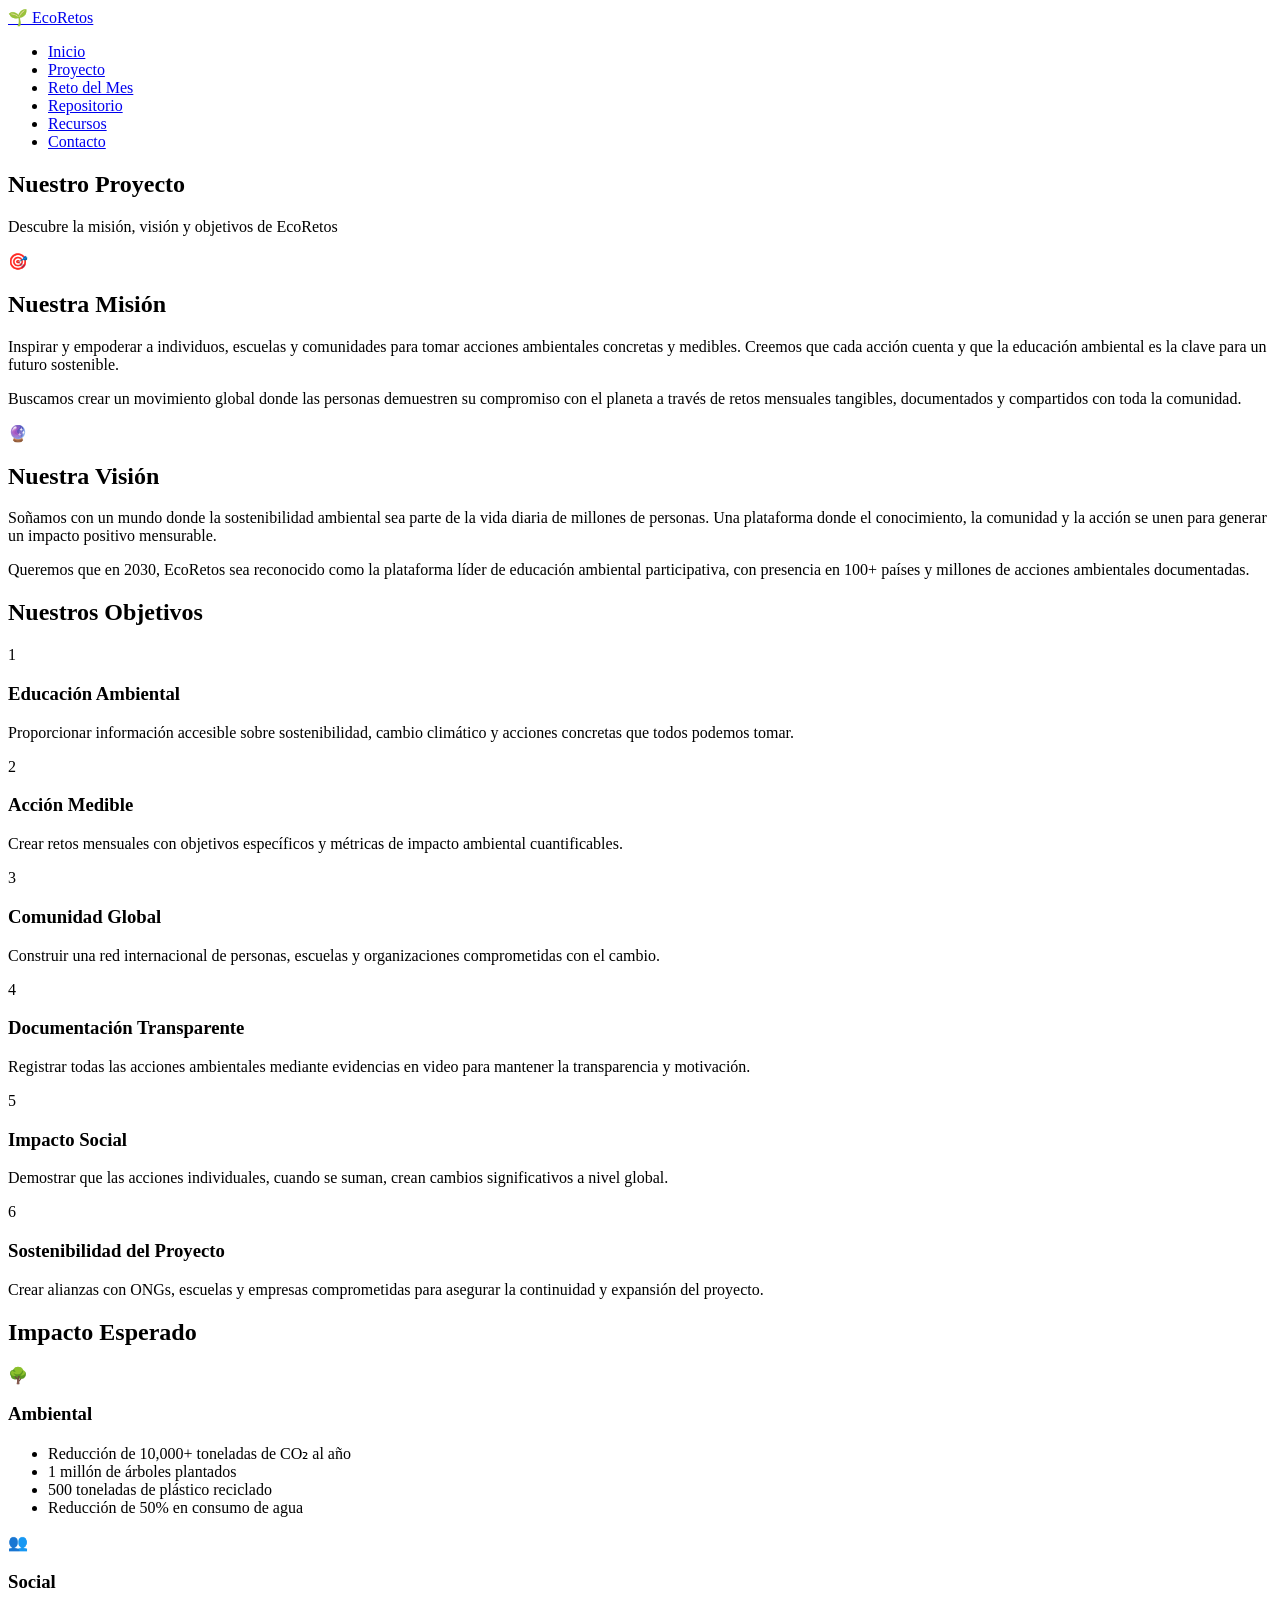
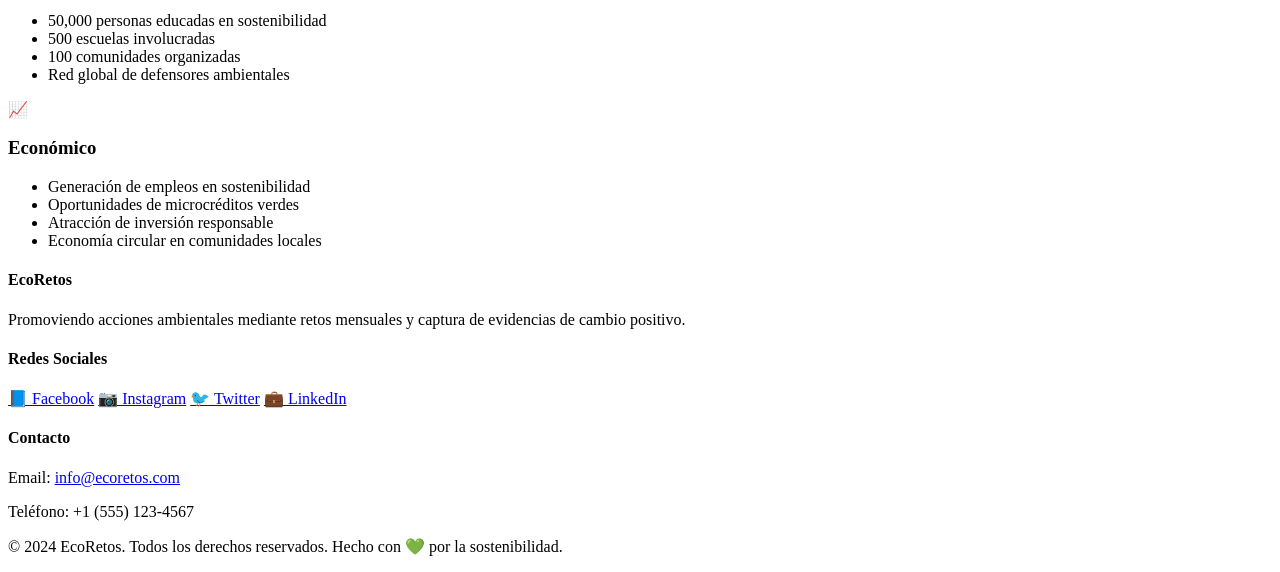
==== about.html @ e23ed473 "Inicialización completa del sitio EcoRetos: estructura, páginas HTML, CSS y JavaScript" ====
<!DOCTYPE html>
<html lang="es">
<head>
    <meta charset="UTF-8">
    <meta name="viewport" content="width=device-width, initial-scale=1.0">
    <meta name="description" content="Conoce la misión y visión de EcoRetos">
    <title>EcoRetos - Proyecto</title>
    <link rel="stylesheet" href="css/style.css">
</head>
<body>
    <!-- Navbar -->
    <nav class="navbar">
        <div class="navbar-container">
            <div class="navbar-logo">
                <a href="index.html">
                    <span class="logo-icon">🌱</span>
                    <span class="logo-text">EcoRetos</span>
                </a>
            </div>
            <div class="menu-toggle" id="mobileMenuToggle">
                <span></span>
                <span></span>
                <span></span>
            </div>
            <ul class="navbar-menu" id="navbarMenu">
                <li><a href="index.html">Inicio</a></li>
                <li><a href="about.html" class="active">Proyecto</a></li>
                <li><a href="challenge.html">Reto del Mes</a></li>
                <li><a href="repository.html">Repositorio</a></li>
                <li><a href="resources.html">Recursos</a></li>
                <li><a href="contact.html">Contacto</a></li>
            </ul>
        </div>
    </nav>

    <!-- Page Header -->
    <section class="page-header">
        <div class="container">
            <h1>Nuestro Proyecto</h1>
            <p>Descubre la misión, visión y objetivos de EcoRetos</p>
        </div>
    </section>

    <!-- Mission Section -->
    <section class="section">
        <div class="container">
            <div class="content-block">
                <div class="icon-large">🎯</div>
                <h2>Nuestra Misión</h2>
                <p>Inspirar y empoderar a individuos, escuelas y comunidades para tomar acciones ambientales concretas y medibles. Creemos que cada acción cuenta y que la educación ambiental es la clave para un futuro sostenible.</p>
                <p>Buscamos crear un movimiento global donde las personas demuestren su compromiso con el planeta a través de retos mensuales tangibles, documentados y compartidos con toda la comunidad.</p>
            </div>
        </div>
    </section>

    <!-- Vision Section -->
    <section class="section section-alt">
        <div class="container">
            <div class="content-block">
                <div class="icon-large">🔮</div>
                <h2>Nuestra Visión</h2>
                <p>Soñamos con un mundo donde la sostenibilidad ambiental sea parte de la vida diaria de millones de personas. Una plataforma donde el conocimiento, la comunidad y la acción se unen para generar un impacto positivo mensurable.</p>
                <p>Queremos que en 2030, EcoRetos sea reconocido como la plataforma líder de educación ambiental participativa, con presencia en 100+ países y millones de acciones ambientales documentadas.</p>
            </div>
        </div>
    </section>

    <!-- Objectives Section -->
    <section class="section">
        <div class="container">
            <h2>Nuestros Objetivos</h2>
            <div class="objectives-grid">
                <div class="objective-card">
                    <div class="objective-number">1</div>
                    <h3>Educación Ambiental</h3>
                    <p>Proporcionar información accesible sobre sostenibilidad, cambio climático y acciones concretas que todos podemos tomar.</p>
                </div>
                <div class="objective-card">
                    <div class="objective-number">2</div>
                    <h3>Acción Medible</h3>
                    <p>Crear retos mensuales con objetivos específicos y métricas de impacto ambiental cuantificables.</p>
                </div>
                <div class="objective-card">
                    <div class="objective-number">3</div>
                    <h3>Comunidad Global</h3>
                    <p>Construir una red internacional de personas, escuelas y organizaciones comprometidas con el cambio.</p>
                </div>
                <div class="objective-card">
                    <div class="objective-number">4</div>
                    <h3>Documentación Transparente</h3>
                    <p>Registrar todas las acciones ambientales mediante evidencias en video para mantener la transparencia y motivación.</p>
                </div>
                <div class="objective-card">
                    <div class="objective-number">5</div>
                    <h3>Impacto Social</h3>
                    <p>Demostrar que las acciones individuales, cuando se suman, crean cambios significativos a nivel global.</p>
                </div>
                <div class="objective-card">
                    <div class="objective-number">6</div>
                    <h3>Sostenibilidad del Proyecto</h3>
                    <p>Crear alianzas con ONGs, escuelas y empresas comprometidas para asegurar la continuidad y expansión del proyecto.</p>
                </div>
            </div>
        </div>
    </section>

    <!-- Impact Section -->
    <section class="section section-alt">
        <div class="container">
            <h2>Impacto Esperado</h2>
            <div class="impact-grid">
                <div class="impact-card">
                    <div class="impact-icon">🌳</div>
                    <h3>Ambiental</h3>
                    <ul>
                        <li>Reducción de 10,000+ toneladas de CO₂ al año</li>
                        <li>1 millón de árboles plantados</li>
                        <li>500 toneladas de plástico reciclado</li>
                        <li>Reducción de 50% en consumo de agua</li>
                    </ul>
                </div>
                <div class="impact-card">
                    <div class="impact-icon">👥</div>
                    <h3>Social</h3>
                    <ul>
                        <li>50,000 personas educadas en sostenibilidad</li>
                        <li>500 escuelas involucradas</li>
                        <li>100 comunidades organizadas</li>
                        <li>Red global de defensores ambientales</li>
                    </ul>
                </div>
                <div class="impact-card">
                    <div class="impact-icon">📈</div>
                    <h3>Económico</h3>
                    <ul>
                        <li>Generación de empleos en sostenibilidad</li>
                        <li>Oportunidades de microcréditos verdes</li>
                        <li>Atracción de inversión responsable</li>
                        <li>Economía circular en comunidades locales</li>
                    </ul>
                </div>
            </div>
        </div>
    </section>

    <!-- Footer -->
    <footer class="footer">
        <div class="footer-container">
            <div class="footer-section">
                <h4>EcoRetos</h4>
                <p>Promoviendo acciones ambientales mediante retos mensuales y captura de evidencias de cambio positivo.</p>
            </div>
            <div class="footer-section">
                <h4>Redes Sociales</h4>
                <div class="social-links">
                    <a href="#" title="Facebook">📘 Facebook</a>
                    <a href="#" title="Instagram">📷 Instagram</a>
                    <a href="#" title="Twitter">🐦 Twitter</a>
                    <a href="#" title="LinkedIn">💼 LinkedIn</a>
                </div>
            </div>
            <div class="footer-section">
                <h4>Contacto</h4>
                <p>Email: <a href="mailto:info@ecoretos.com">info@ecoretos.com</a></p>
                <p>Teléfono: +1 (555) 123-4567</p>
            </div>
        </div>
        <div class="footer-bottom">
            <p>&copy; 2024 EcoRetos. Todos los derechos reservados. Hecho con 💚 por la sostenibilidad.</p>
        </div>
    </footer>

    <script src="js/main.js"></script>
</body>
</html>
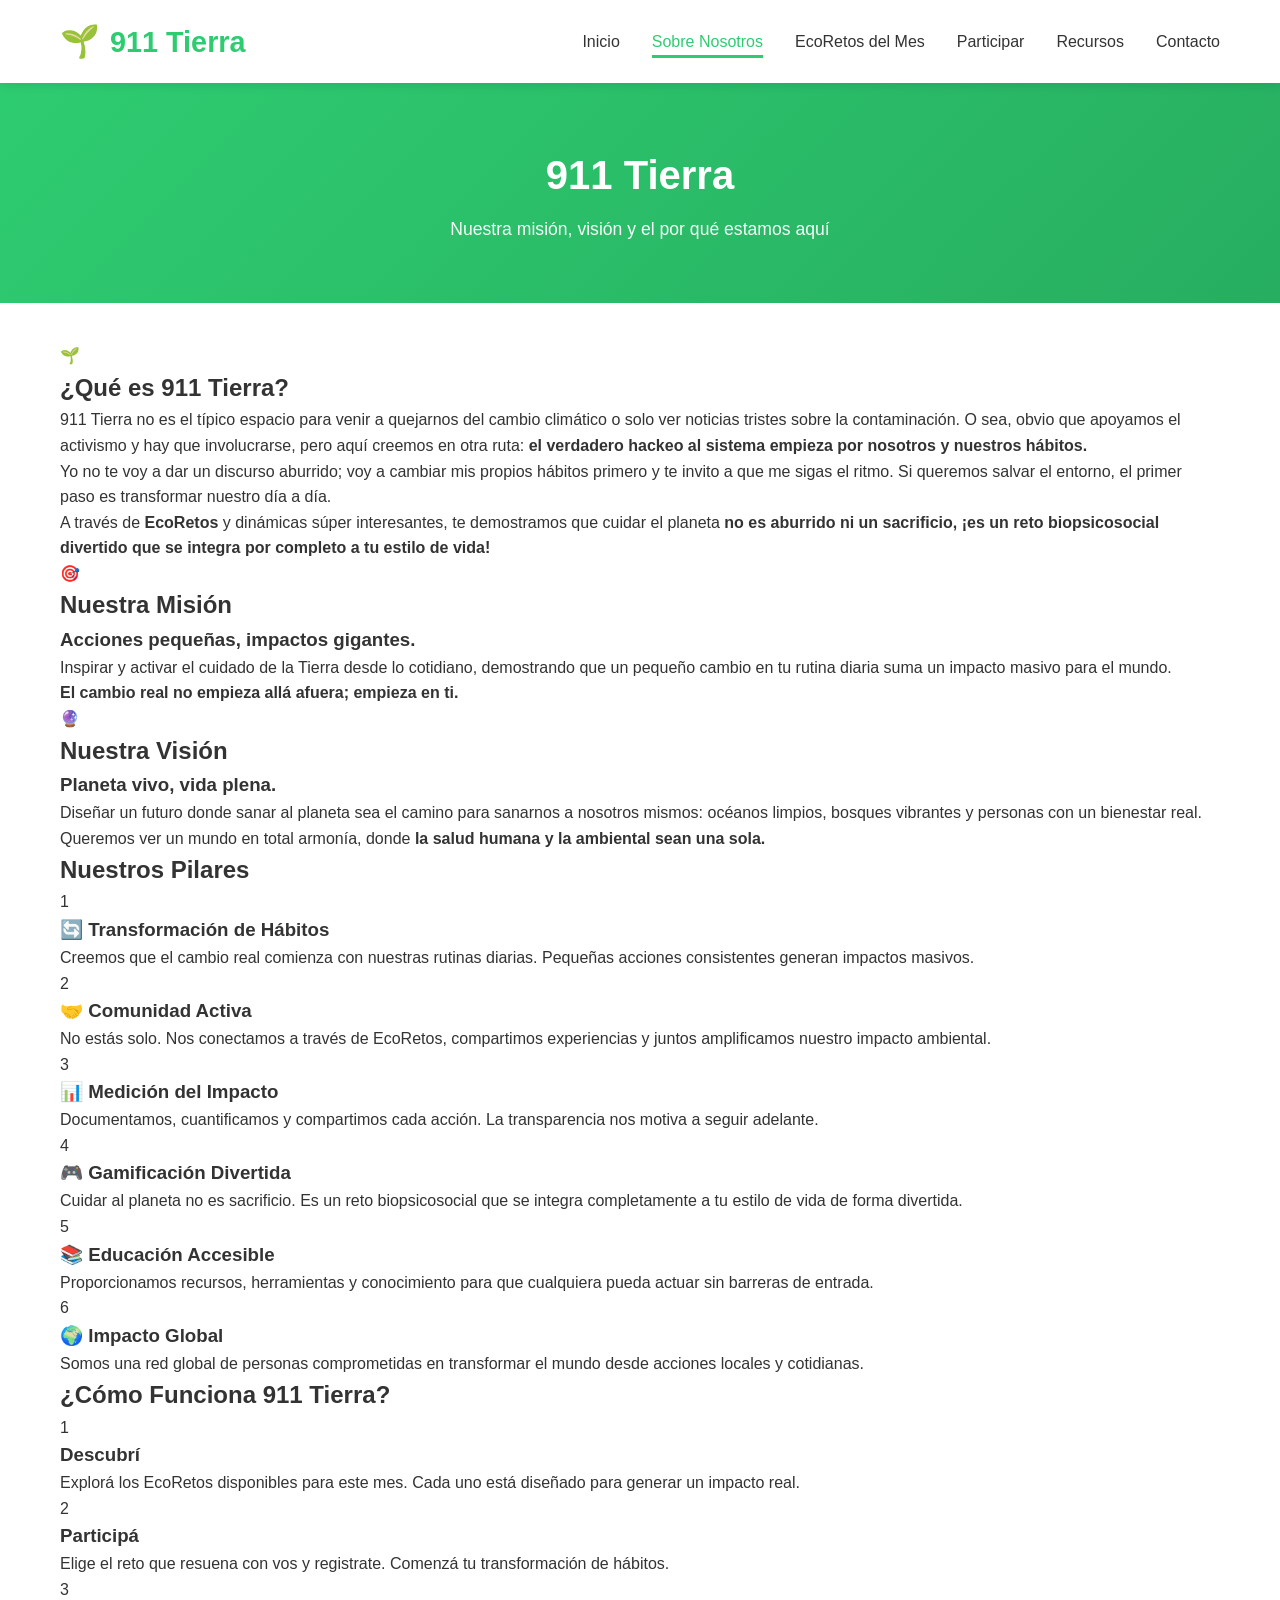
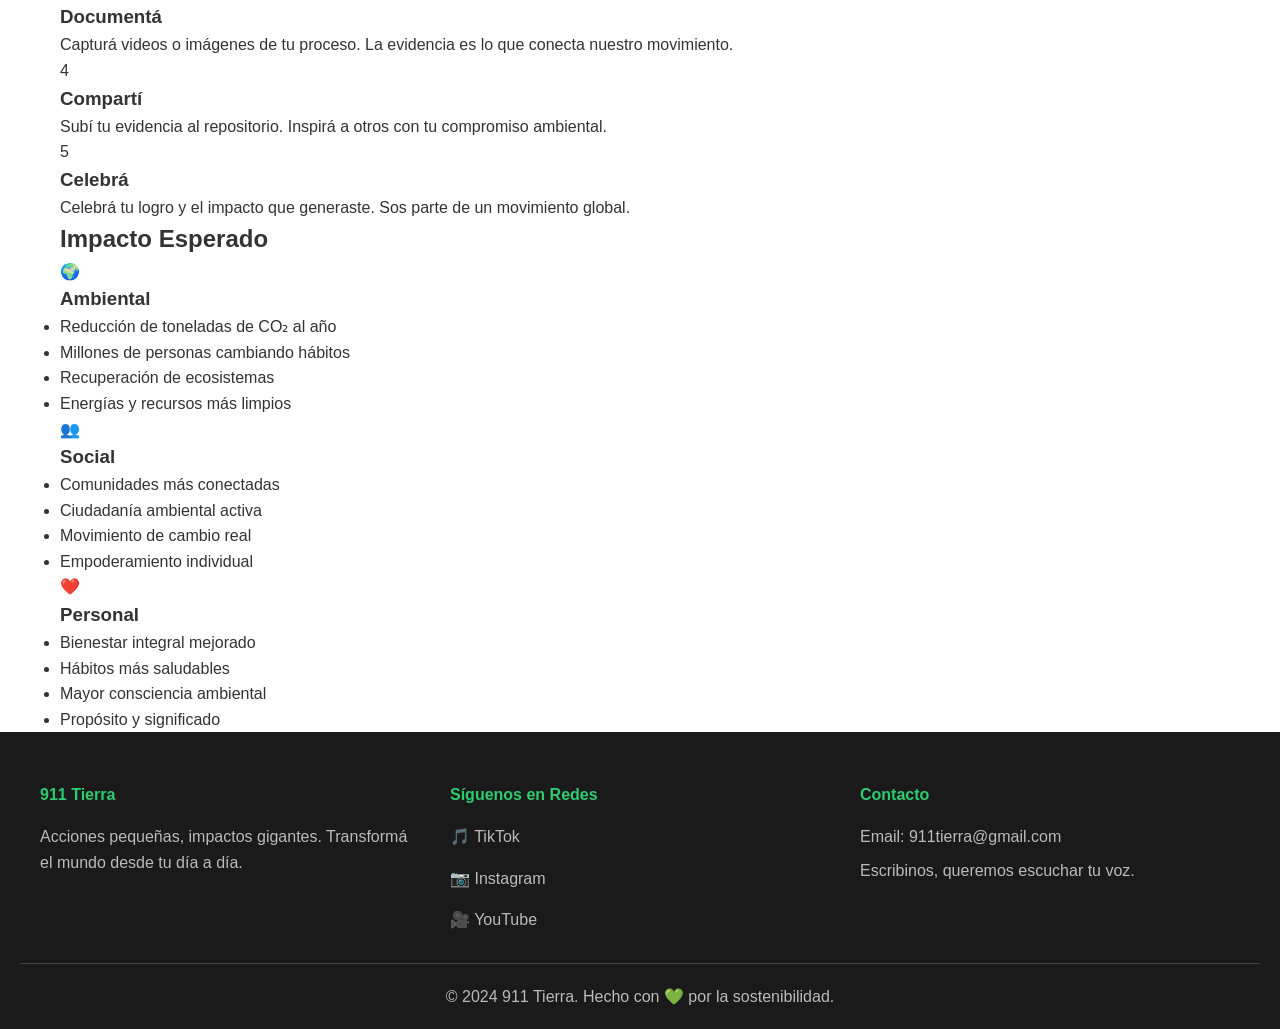
==== commit a880a2b9: "Refactor: Transformar EcoRetos a proyecto completamente funcional basado en 911 Tierra" ====
--- a/about.html
+++ b/about.html
@@ -3,8 +3,8 @@
 <head>
     <meta charset="UTF-8">
     <meta name="viewport" content="width=device-width, initial-scale=1.0">
-    <meta name="description" content="Conoce la misión y visión de EcoRetos">
-    <title>EcoRetos - Proyecto</title>
+    <meta name="description" content="Sobre 911 Tierra - Conocé nuestra misión, visión y cómo estamos transformando el mundo">
+    <title>911 Tierra - Sobre Nosotros</title>
     <link rel="stylesheet" href="css/style.css">
 </head>
 <body>
@@ -14,7 +14,7 @@
             <div class="navbar-logo">
                 <a href="index.html">
                     <span class="logo-icon">🌱</span>
-                    <span class="logo-text">EcoRetos</span>
+                    <span class="logo-text">911 Tierra</span>
                 </a>
             </div>
             <div class="menu-toggle" id="mobileMenuToggle">
@@ -24,9 +24,9 @@
             </div>
             <ul class="navbar-menu" id="navbarMenu">
                 <li><a href="index.html">Inicio</a></li>
-                <li><a href="about.html" class="active">Proyecto</a></li>
-                <li><a href="challenge.html">Reto del Mes</a></li>
-                <li><a href="repository.html">Repositorio</a></li>
+                <li><a href="about.html" class="active">Sobre Nosotros</a></li>
+                <li><a href="challenge.html">EcoRetos del Mes</a></li>
+                <li><a href="repository.html">Participar</a></li>
                 <li><a href="resources.html">Recursos</a></li>
                 <li><a href="contact.html">Contacto</a></li>
             </ul>
@@ -36,69 +36,118 @@
     <!-- Page Header -->
     <section class="page-header">
         <div class="container">
-            <h1>Nuestro Proyecto</h1>
-            <p>Descubre la misión, visión y objetivos de EcoRetos</p>
+            <h1>911 Tierra</h1>
+            <p>Nuestra misión, visión y el por qué estamos aquí</p>
+        </div>
+    </section>
+
+    <!-- What is 911 Tierra -->
+    <section class="section">
+        <div class="container">
+            <div class="content-block">
+                <div class="icon-large">🌱</div>
+                <h2>¿Qué es 911 Tierra?</h2>
+                <p>911 Tierra no es el típico espacio para venir a quejarnos del cambio climático o solo ver noticias tristes sobre la contaminación. O sea, obvio que apoyamos el activismo y hay que involucrarse, pero aquí creemos en otra ruta: <strong>el verdadero hackeo al sistema empieza por nosotros y nuestros hábitos.</strong></p>
+                <p>Yo no te voy a dar un discurso aburrido; voy a cambiar mis propios hábitos primero y te invito a que me sigas el ritmo. Si queremos salvar el entorno, el primer paso es transformar nuestro día a día.</p>
+                <p>A través de <strong>EcoRetos</strong> y dinámicas súper interesantes, te demostramos que cuidar el planeta <strong>no es aburrido ni un sacrificio, ¡es un reto biopsicosocial divertido que se integra por completo a tu estilo de vida!</strong></p>
+            </div>
         </div>
     </section>
 
     <!-- Mission Section -->
-    <section class="section">
+    <section class="section section-alt">
         <div class="container">
             <div class="content-block">
                 <div class="icon-large">🎯</div>
                 <h2>Nuestra Misión</h2>
-                <p>Inspirar y empoderar a individuos, escuelas y comunidades para tomar acciones ambientales concretas y medibles. Creemos que cada acción cuenta y que la educación ambiental es la clave para un futuro sostenible.</p>
-                <p>Buscamos crear un movimiento global donde las personas demuestren su compromiso con el planeta a través de retos mensuales tangibles, documentados y compartidos con toda la comunidad.</p>
+                <h3 class="mission-tagline">Acciones pequeñas, impactos gigantes.</h3>
+                <p>Inspirar y activar el cuidado de la Tierra desde lo cotidiano, demostrando que un pequeño cambio en tu rutina diaria suma un impacto masivo para el mundo.</p>
+                <p><strong>El cambio real no empieza allá afuera; empieza en ti.</strong></p>
             </div>
         </div>
     </section>
 
     <!-- Vision Section -->
-    <section class="section section-alt">
+    <section class="section">
         <div class="container">
             <div class="content-block">
                 <div class="icon-large">🔮</div>
                 <h2>Nuestra Visión</h2>
-                <p>Soñamos con un mundo donde la sostenibilidad ambiental sea parte de la vida diaria de millones de personas. Una plataforma donde el conocimiento, la comunidad y la acción se unen para generar un impacto positivo mensurable.</p>
-                <p>Queremos que en 2030, EcoRetos sea reconocido como la plataforma líder de educación ambiental participativa, con presencia en 100+ países y millones de acciones ambientales documentadas.</p>
-            </div>
-        </div>
-    </section>
-
-    <!-- Objectives Section -->
+                <h3 class="vision-tagline">Planeta vivo, vida plena.</h3>
+                <p>Diseñar un futuro donde sanar al planeta sea el camino para sanarnos a nosotros mismos: océanos limpios, bosques vibrantes y personas con un bienestar real.</p>
+                <p>Queremos ver un mundo en total armonía, donde <strong>la salud humana y la ambiental sean una sola.</strong></p>
+            </div>
+        </div>
+    </section>
+
+    <!-- Pillars Section -->
+    <section class="section section-alt">
+        <div class="container">
+            <h2>Nuestros Pilares</h2>
+            <div class="pillars-grid">
+                <div class="pillar-card">
+                    <div class="pillar-number">1</div>
+                    <h3>🔄 Transformación de Hábitos</h3>
+                    <p>Creemos que el cambio real comienza con nuestras rutinas diarias. Pequeñas acciones consistentes generan impactos masivos.</p>
+                </div>
+                <div class="pillar-card">
+                    <div class="pillar-number">2</div>
+                    <h3>🤝 Comunidad Activa</h3>
+                    <p>No estás solo. Nos conectamos a través de EcoRetos, compartimos experiencias y juntos amplificamos nuestro impacto ambiental.</p>
+                </div>
+                <div class="pillar-card">
+                    <div class="pillar-number">3</div>
+                    <h3>📊 Medición del Impacto</h3>
+                    <p>Documentamos, cuantificamos y compartimos cada acción. La transparencia nos motiva a seguir adelante.</p>
+                </div>
+                <div class="pillar-card">
+                    <div class="pillar-number">4</div>
+                    <h3>🎮 Gamificación Divertida</h3>
+                    <p>Cuidar al planeta no es sacrificio. Es un reto biopsicosocial que se integra completamente a tu estilo de vida de forma divertida.</p>
+                </div>
+                <div class="pillar-card">
+                    <div class="pillar-number">5</div>
+                    <h3>📚 Educación Accesible</h3>
+                    <p>Proporcionamos recursos, herramientas y conocimiento para que cualquiera pueda actuar sin barreras de entrada.</p>
+                </div>
+                <div class="pillar-card">
+                    <div class="pillar-number">6</div>
+                    <h3>🌍 Impacto Global</h3>
+                    <p>Somos una red global de personas comprometidas en transformar el mundo desde acciones locales y cotidianas.</p>
+                </div>
+            </div>
+        </div>
+    </section>
+
+    <!-- How It Works -->
     <section class="section">
         <div class="container">
-            <h2>Nuestros Objetivos</h2>
-            <div class="objectives-grid">
-                <div class="objective-card">
-                    <div class="objective-number">1</div>
-                    <h3>Educación Ambiental</h3>
-                    <p>Proporcionar información accesible sobre sostenibilidad, cambio climático y acciones concretas que todos podemos tomar.</p>
-                </div>
-                <div class="objective-card">
-                    <div class="objective-number">2</div>
-                    <h3>Acción Medible</h3>
-                    <p>Crear retos mensuales con objetivos específicos y métricas de impacto ambiental cuantificables.</p>
-                </div>
-                <div class="objective-card">
-                    <div class="objective-number">3</div>
-                    <h3>Comunidad Global</h3>
-                    <p>Construir una red internacional de personas, escuelas y organizaciones comprometidas con el cambio.</p>
-                </div>
-                <div class="objective-card">
-                    <div class="objective-number">4</div>
-                    <h3>Documentación Transparente</h3>
-                    <p>Registrar todas las acciones ambientales mediante evidencias en video para mantener la transparencia y motivación.</p>
-                </div>
-                <div class="objective-card">
-                    <div class="objective-number">5</div>
-                    <h3>Impacto Social</h3>
-                    <p>Demostrar que las acciones individuales, cuando se suman, crean cambios significativos a nivel global.</p>
-                </div>
-                <div class="objective-card">
-                    <div class="objective-number">6</div>
-                    <h3>Sostenibilidad del Proyecto</h3>
-                    <p>Crear alianzas con ONGs, escuelas y empresas comprometidas para asegurar la continuidad y expansión del proyecto.</p>
+            <h2>¿Cómo Funciona 911 Tierra?</h2>
+            <div class="how-it-works">
+                <div class="step">
+                    <div class="step-number">1</div>
+                    <h3>Descubrí</h3>
+                    <p>Explorá los EcoRetos disponibles para este mes. Cada uno está diseñado para generar un impacto real.</p>
+                </div>
+                <div class="step">
+                    <div class="step-number">2</div>
+                    <h3>Participá</h3>
+                    <p>Elige el reto que resuena con vos y registrate. Comenzá tu transformación de hábitos.</p>
+                </div>
+                <div class="step">
+                    <div class="step-number">3</div>
+                    <h3>Documentá</h3>
+                    <p>Capturá videos o imágenes de tu proceso. La evidencia es lo que conecta nuestro movimiento.</p>
+                </div>
+                <div class="step">
+                    <div class="step-number">4</div>
+                    <h3>Compartí</h3>
+                    <p>Subí tu evidencia al repositorio. Inspirá a otros con tu compromiso ambiental.</p>
+                </div>
+                <div class="step">
+                    <div class="step-number">5</div>
+                    <h3>Celebrá</h3>
+                    <p>Celebrá tu logro y el impacto que generaste. Sos parte de un movimiento global.</p>
                 </div>
             </div>
         </div>
@@ -110,33 +159,33 @@
             <h2>Impacto Esperado</h2>
             <div class="impact-grid">
                 <div class="impact-card">
-                    <div class="impact-icon">🌳</div>
+                    <div class="impact-icon">🌍</div>
                     <h3>Ambiental</h3>
                     <ul>
-                        <li>Reducción de 10,000+ toneladas de CO₂ al año</li>
-                        <li>1 millón de árboles plantados</li>
-                        <li>500 toneladas de plástico reciclado</li>
-                        <li>Reducción de 50% en consumo de agua</li>
+                        <li>Reducción de toneladas de CO₂ al año</li>
+                        <li>Millones de personas cambiando hábitos</li>
+                        <li>Recuperación de ecosistemas</li>
+                        <li>Energías y recursos más limpios</li>
                     </ul>
                 </div>
                 <div class="impact-card">
                     <div class="impact-icon">👥</div>
                     <h3>Social</h3>
                     <ul>
-                        <li>50,000 personas educadas en sostenibilidad</li>
-                        <li>500 escuelas involucradas</li>
-                        <li>100 comunidades organizadas</li>
-                        <li>Red global de defensores ambientales</li>
+                        <li>Comunidades más conectadas</li>
+                        <li>Ciudadanía ambiental activa</li>
+                        <li>Movimiento de cambio real</li>
+                        <li>Empoderamiento individual</li>
                     </ul>
                 </div>
                 <div class="impact-card">
-                    <div class="impact-icon">📈</div>
-                    <h3>Económico</h3>
+                    <div class="impact-icon">❤️</div>
+                    <h3>Personal</h3>
                     <ul>
-                        <li>Generación de empleos en sostenibilidad</li>
-                        <li>Oportunidades de microcréditos verdes</li>
-                        <li>Atracción de inversión responsable</li>
-                        <li>Economía circular en comunidades locales</li>
+                        <li>Bienestar integral mejorado</li>
+                        <li>Hábitos más saludables</li>
+                        <li>Mayor consciencia ambiental</li>
+                        <li>Propósito y significado</li>
                     </ul>
                 </div>
             </div>
@@ -147,26 +196,25 @@
     <footer class="footer">
         <div class="footer-container">
             <div class="footer-section">
-                <h4>EcoRetos</h4>
-                <p>Promoviendo acciones ambientales mediante retos mensuales y captura de evidencias de cambio positivo.</p>
+                <h4>911 Tierra</h4>
+                <p>Acciones pequeñas, impactos gigantes. Transformá el mundo desde tu día a día.</p>
             </div>
             <div class="footer-section">
-                <h4>Redes Sociales</h4>
+                <h4>Síguenos en Redes</h4>
                 <div class="social-links">
-                    <a href="#" title="Facebook">📘 Facebook</a>
-                    <a href="#" title="Instagram">📷 Instagram</a>
-                    <a href="#" title="Twitter">🐦 Twitter</a>
-                    <a href="#" title="LinkedIn">💼 LinkedIn</a>
+                    <a href="https://www.tiktok.com/@911tierra?_r=1&_t=ZS-97K6Ya0nmBo" target="_blank" title="TikTok">🎵 TikTok</a>
+                    <a href="https://www.instagram.com/tierra_911?igsh=MXZwaDY0b2NueWYwaA==" target="_blank" title="Instagram">📷 Instagram</a>
+                    <a href="https://youtube.com/@911tierra2?si=7yGDqjPe3lNmE2c7" target="_blank" title="YouTube">🎥 YouTube</a>
                 </div>
             </div>
             <div class="footer-section">
                 <h4>Contacto</h4>
-                <p>Email: <a href="mailto:info@ecoretos.com">info@ecoretos.com</a></p>
-                <p>Teléfono: +1 (555) 123-4567</p>
+                <p>Email: <a href="mailto:911tierra@gmail.com">911tierra@gmail.com</a></p>
+                <p>Escribinos, queremos escuchar tu voz.</p>
             </div>
         </div>
         <div class="footer-bottom">
-            <p>&copy; 2024 EcoRetos. Todos los derechos reservados. Hecho con 💚 por la sostenibilidad.</p>
+            <p>&copy; 2024 911 Tierra. Hecho con 💚 por la sostenibilidad.</p>
         </div>
     </footer>
 
--- a/css/style.css
+++ b/css/style.css
@@ -0,0 +1,672 @@
+/* ===== Variables CSS ===== */
+:root {
+    --primary-color: #2ecc71;
+    --secondary-color: #27ae60;
+    --dark-color: #1a1a1a;
+    --light-color: #f5f5f5;
+    --text-color: #333;
+    --border-color: #ddd;
+    --shadow: 0 2px 10px rgba(0, 0, 0, 0.1);
+    --transition: all 0.3s ease;
+}
+
+/* ===== Global Styles ===== */
+* {
+    margin: 0;
+    padding: 0;
+    box-sizing: border-box;
+}
+
+html {
+    scroll-behavior: smooth;
+}
+
+body {
+    font-family: 'Segoe UI', Tahoma, Geneva, Verdana, sans-serif;
+    color: var(--text-color);
+    line-height: 1.6;
+    background-color: #fff;
+}
+
+a {
+    text-decoration: none;
+    color: inherit;
+}
+
+img {
+    max-width: 100%;
+    height: auto;
+}
+
+/* ===== Container ===== */
+.container {
+    max-width: 1200px;
+    margin: 0 auto;
+    padding: 0 20px;
+}
+
+/* ===== Navbar ===== */
+.navbar {
+    background-color: #fff;
+    box-shadow: var(--shadow);
+    position: sticky;
+    top: 0;
+    z-index: 1000;
+}
+
+.navbar-container {
+    max-width: 1200px;
+    margin: 0 auto;
+    padding: 1rem 20px;
+    display: flex;
+    justify-content: space-between;
+    align-items: center;
+}
+
+.navbar-logo a {
+    display: flex;
+    align-items: center;
+    gap: 10px;
+    font-size: 1.8rem;
+    font-weight: bold;
+    color: var(--primary-color);
+}
+
+.logo-icon {
+    font-size: 2rem;
+}
+
+.logo-text {
+    color: var(--primary-color);
+}
+
+.navbar-menu {
+    display: flex;
+    list-style: none;
+    gap: 2rem;
+}
+
+.navbar-menu a {
+    color: var(--text-color);
+    font-weight: 500;
+    transition: var(--transition);
+    border-bottom: 3px solid transparent;
+    padding-bottom: 5px;
+}
+
+.navbar-menu a:hover,
+.navbar-menu a.active {
+    color: var(--primary-color);
+    border-bottom-color: var(--primary-color);
+}
+
+.menu-toggle {
+    display: none;
+    flex-direction: column;
+    cursor: pointer;
+    gap: 5px;
+}
+
+.menu-toggle span {
+    width: 25px;
+    height: 3px;
+    background-color: var(--text-color);
+    border-radius: 2px;
+    transition: var(--transition);
+}
+
+/* ===== Hero Section ===== */
+.hero {
+    display: grid;
+    grid-template-columns: 1fr 1fr;
+    gap: 40px;
+    align-items: center;
+    padding: 80px 20px;
+    max-width: 1200px;
+    margin: 0 auto;
+    background: linear-gradient(135deg, rgba(46, 204, 113, 0.1) 0%, rgba(39, 174, 96, 0.1) 100%);
+}
+
+.hero-content h1 {
+    font-size: 3rem;
+    color: var(--dark-color);
+    margin-bottom: 1rem;
+    line-height: 1.2;
+}
+
+.hero-content p {
+    font-size: 1.2rem;
+    color: #666;
+    margin-bottom: 2rem;
+}
+
+.hero-buttons {
+    display: flex;
+    gap: 1rem;
+    flex-wrap: wrap;
+}
+
+.hero-image {
+    display: flex;
+    justify-content: center;
+    align-items: center;
+}
+
+.hero-placeholder {
+    font-size: 150px;
+    animation: float 3s ease-in-out infinite;
+}
+
+@keyframes float {
+    0%, 100% {
+        transform: translateY(0px);
+    }
+    50% {
+        transform: translateY(-20px);
+    }
+}
+
+/* ===== Buttons ===== */
+.btn {
+    padding: 12px 30px;
+    border-radius: 5px;
+    font-weight: bold;
+    cursor: pointer;
+    transition: var(--transition);
+    border: none;
+    display: inline-block;
+    text-align: center;
+}
+
+.btn-primary {
+    background-color: var(--primary-color);
+    color: white;
+}
+
+.btn-primary:hover {
+    background-color: var(--secondary-color);
+    transform: translateY(-2px);
+    box-shadow: 0 5px 15px rgba(46, 204, 113, 0.4);
+}
+
+.btn-secondary {
+    background-color: transparent;
+    color: var(--primary-color);
+    border: 2px solid var(--primary-color);
+}
+
+.btn-secondary:hover {
+    background-color: var(--primary-color);
+    color: white;
+}
+
+.btn-large {
+    padding: 15px 40px;
+    font-size: 1.1rem;
+}
+
+/* ===== Description Section ===== */
+.description {
+    padding: 80px 20px;
+    background-color: var(--light-color);
+}
+
+.description .container {
+    text-align: center;
+}
+
+.description h2 {
+    font-size: 2.5rem;
+    margin-bottom: 1.5rem;
+    color: var(--dark-color);
+}
+
+.description p {
+    font-size: 1.1rem;
+    color: #666;
+    margin-bottom: 1rem;
+    max-width: 800px;
+    margin-left: auto;
+    margin-right: auto;
+}
+
+/* ===== Statistics Section ===== */
+.statistics {
+    padding: 80px 20px;
+    background: linear-gradient(135deg, var(--primary-color) 0%, var(--secondary-color) 100%);
+}
+
+.statistics .container {
+    max-width: 1200px;
+}
+
+.stats-grid {
+    display: grid;
+    grid-template-columns: repeat(auto-fit, minmax(250px, 1fr));
+    gap: 30px;
+    margin-top: 40px;
+}
+
+.stat-card {
+    background-color: rgba(255, 255, 255, 0.95);
+    padding: 30px;
+    border-radius: 10px;
+    text-align: center;
+    box-shadow: var(--shadow);
+    transition: var(--transition);
+}
+
+.stat-card:hover {
+    transform: translateY(-5px);
+    box-shadow: 0 10px 25px rgba(0, 0, 0, 0.15);
+}
+
+.stat-number {
+    font-size: 2.5rem;
+    font-weight: bold;
+    color: var(--primary-color);
+    margin-bottom: 10px;
+}
+
+.stat-label {
+    color: #666;
+    font-size: 1.1rem;
+    font-weight: 500;
+}
+
+/* ===== Featured Challenge Section ===== */
+.featured-challenge {
+    padding: 80px 20px;
+}
+
+.featured-challenge h2 {
+    font-size: 2.5rem;
+    margin-bottom: 3rem;
+    text-align: center;
+    color: var(--dark-color);
+}
+
+.challenge-card-featured {
+    background: linear-gradient(135deg, rgba(46, 204, 113, 0.1) 0%, rgba(39, 174, 96, 0.1) 100%);
+    border: 2px solid var(--primary-color);
+    border-radius: 10px;
+    padding: 40px;
+    text-align: center;
+    max-width: 600px;
+    margin: 0 auto;
+    transition: var(--transition);
+}
+
+.challenge-card-featured:hover {
+    transform: translateY(-5px);
+    box-shadow: 0 10px 30px rgba(46, 204, 113, 0.2);
+}
+
+.challenge-icon {
+    font-size: 4rem;
+    margin-bottom: 20px;
+}
+
+.challenge-card-featured h3 {
+    font-size: 1.8rem;
+    margin-bottom: 1rem;
+    color: var(--dark-color);
+}
+
+.challenge-card-featured p {
+    color: #666;
+    margin-bottom: 2rem;
+    font-size: 1.1rem;
+}
+
+.challenge-stats {
+    display: flex;
+    justify-content: center;
+    gap: 20px;
+    margin-bottom: 2rem;
+    flex-wrap: wrap;
+}
+
+.challenge-stats span {
+    background-color: white;
+    padding: 8px 15px;
+    border-radius: 20px;
+    font-size: 0.95rem;
+    color: #666;
+}
+
+/* ===== Call to Action ===== */
+.cta {
+    background: linear-gradient(135deg, var(--primary-color) 0%, var(--secondary-color) 100%);
+    padding: 80px 20px;
+    text-align: center;
+    color: white;
+}
+
+.cta h2 {
+    font-size: 2.5rem;
+    margin-bottom: 1rem;
+}
+
+.cta p {
+    font-size: 1.2rem;
+    margin-bottom: 2rem;
+    max-width: 600px;
+    margin-left: auto;
+    margin-right: auto;
+}
+
+.cta .btn-primary {
+    background-color: white;
+    color: var(--primary-color);
+}
+
+.cta .btn-primary:hover {
+    background-color: var(--light-color);
+}
+
+/* ===== Footer ===== */
+.footer {
+    background-color: var(--dark-color);
+    color: white;
+    padding: 50px 20px 20px;
+}
+
+.footer-container {
+    max-width: 1200px;
+    margin: 0 auto;
+    display: grid;
+    grid-template-columns: repeat(auto-fit, minmax(250px, 1fr));
+    gap: 30px;
+    margin-bottom: 30px;
+}
+
+.footer-section h4 {
+    margin-bottom: 1rem;
+    color: var(--primary-color);
+}
+
+.footer-section p {
+    color: #bbb;
+    margin-bottom: 0.5rem;
+}
+
+.footer-section a {
+    color: #bbb;
+    transition: var(--transition);
+}
+
+.footer-section a:hover {
+    color: var(--primary-color);
+}
+
+.social-links {
+    display: flex;
+    gap: 1rem;
+    flex-direction: column;
+}
+
+.footer-bottom {
+    border-top: 1px solid #444;
+    padding-top: 20px;
+    text-align: center;
+    color: #bbb;
+}
+
+/* ===== Responsive Design ===== */
+@media (max-width: 768px) {
+    .menu-toggle {
+        display: flex;
+    }
+
+    .navbar-menu {
+        display: none;
+        position: absolute;
+        top: 70px;
+        left: 0;
+        width: 100%;
+        background-color: white;
+        flex-direction: column;
+        gap: 0;
+        box-shadow: var(--shadow);
+        padding: 20px 0;
+    }
+
+    .navbar-menu.active {
+        display: flex;
+    }
+
+    .navbar-menu li {
+        padding: 10px 20px;
+        border-bottom: 1px solid var(--border-color);
+    }
+
+    .navbar-menu a {
+        border-bottom: none;
+    }
+
+    .hero {
+        grid-template-columns: 1fr;
+        padding: 40px 20px;
+    }
+
+    .hero-content h1 {
+        font-size: 2rem;
+    }
+
+    .hero-buttons {
+        flex-direction: column;
+    }
+
+    .hero-buttons .btn {
+        width: 100%;
+        text-align: center;
+    }
+
+    .hero-placeholder {
+        font-size: 100px;
+    }
+
+    .description h2,
+    .featured-challenge h2,
+    .cta h2 {
+        font-size: 1.8rem;
+    }
+
+    .stats-grid {
+        grid-template-columns: 1fr 1fr;
+    }
+
+    .challenge-stats {
+        flex-direction: column;
+        gap: 10px;
+    }
+
+    .challenge-stats span {
+        display: block;
+    }
+}
+
+@media (max-width: 480px) {
+    .navbar-logo a {
+        font-size: 1.5rem;
+        gap: 5px;
+    }
+
+    .logo-icon {
+        font-size: 1.5rem;
+    }
+
+    .hero-content h1 {
+        font-size: 1.5rem;
+    }
+
+    .hero-placeholder {
+        font-size: 80px;
+    }
+
+    .description h2,
+    .featured-challenge h2,
+    .cta h2 {
+        font-size: 1.5rem;
+    }
+
+    .description p,
+    .cta p {
+        font-size: 1rem;
+    }
+
+    .stat-number {
+        font-size: 2rem;
+    }
+
+    .stats-grid {
+        grid-template-columns: 1fr;
+    }
+
+    .challenge-card-featured {
+        padding: 20px;
+    }
+
+    .challenge-icon {
+        font-size: 3rem;
+    }
+
+    .footer-container {
+        grid-template-columns: 1fr;
+        gap: 20px;
+    }
+}
+
+/* ===== Page-Specific Styles ===== */
+.page-header {
+    background: linear-gradient(135deg, var(--primary-color) 0%, var(--secondary-color) 100%);
+    color: white;
+    padding: 60px 20px;
+    text-align: center;
+    margin-bottom: 40px;
+}
+
+.page-header h1 {
+    font-size: 2.5rem;
+    margin-bottom: 0.5rem;
+}
+
+.page-header p {
+    font-size: 1.1rem;
+    opacity: 0.95;
+}
+
+.content-section {
+    padding: 40px 20px;
+    max-width: 1200px;
+    margin: 0 auto;
+}
+
+.content-section h2 {
+    font-size: 2rem;
+    margin-bottom: 1.5rem;
+    color: var(--dark-color);
+}
+
+.content-section p {
+    font-size: 1.1rem;
+    color: #666;
+    margin-bottom: 1rem;
+    line-height: 1.8;
+}
+
+.content-section ul {
+    margin-left: 20px;
+    margin-bottom: 1.5rem;
+}
+
+.content-section li {
+    margin-bottom: 0.8rem;
+    color: #666;
+}
+
+/* ===== Form Styles ===== */
+.form-group {
+    margin-bottom: 1.5rem;
+}
+
+.form-group label {
+    display: block;
+    margin-bottom: 0.5rem;
+    font-weight: 500;
+    color: var(--text-color);
+}
+
+.form-group input,
+.form-group textarea,
+.form-group select {
+    width: 100%;
+    padding: 12px;
+    border: 1px solid var(--border-color);
+    border-radius: 5px;
+    font-family: inherit;
+    font-size: 1rem;
+    transition: var(--transition);
+}
+
+.form-group input:focus,
+.form-group textarea:focus,
+.form-group select:focus {
+    outline: none;
+    border-color: var(--primary-color);
+    box-shadow: 0 0 0 3px rgba(46, 204, 113, 0.1);
+}
+
+.form-group textarea {
+    resize: vertical;
+    min-height: 150px;
+}
+
+.form-container {
+    max-width: 600px;
+    margin: 0 auto;
+}
+
+/* ===== Cards Grid ===== */
+.cards-grid {
+    display: grid;
+    grid-template-columns: repeat(auto-fill, minmax(300px, 1fr));
+    gap: 30px;
+    margin-top: 30px;
+}
+
+.card {
+    background-color: white;
+    border: 1px solid var(--border-color);
+    border-radius: 8px;
+    padding: 25px;
+    transition: var(--transition);
+    box-shadow: var(--shadow);
+}
+
+.card:hover {
+    transform: translateY(-5px);
+    box-shadow: 0 10px 25px rgba(0, 0, 0, 0.15);
+}
+
+.card h3 {
+    margin-bottom: 1rem;
+    color: var(--primary-color);
+    font-size: 1.3rem;
+}
+
+.card p {
+    color: #666;
+    margin-bottom: 1rem;
+}
+
+.card a {
+    color: var(--primary-color);
+    font-weight: 500;
+    transition: var(--transition);
+}
+
+.card a:hover {
+    color: var(--secondary-color);
+}
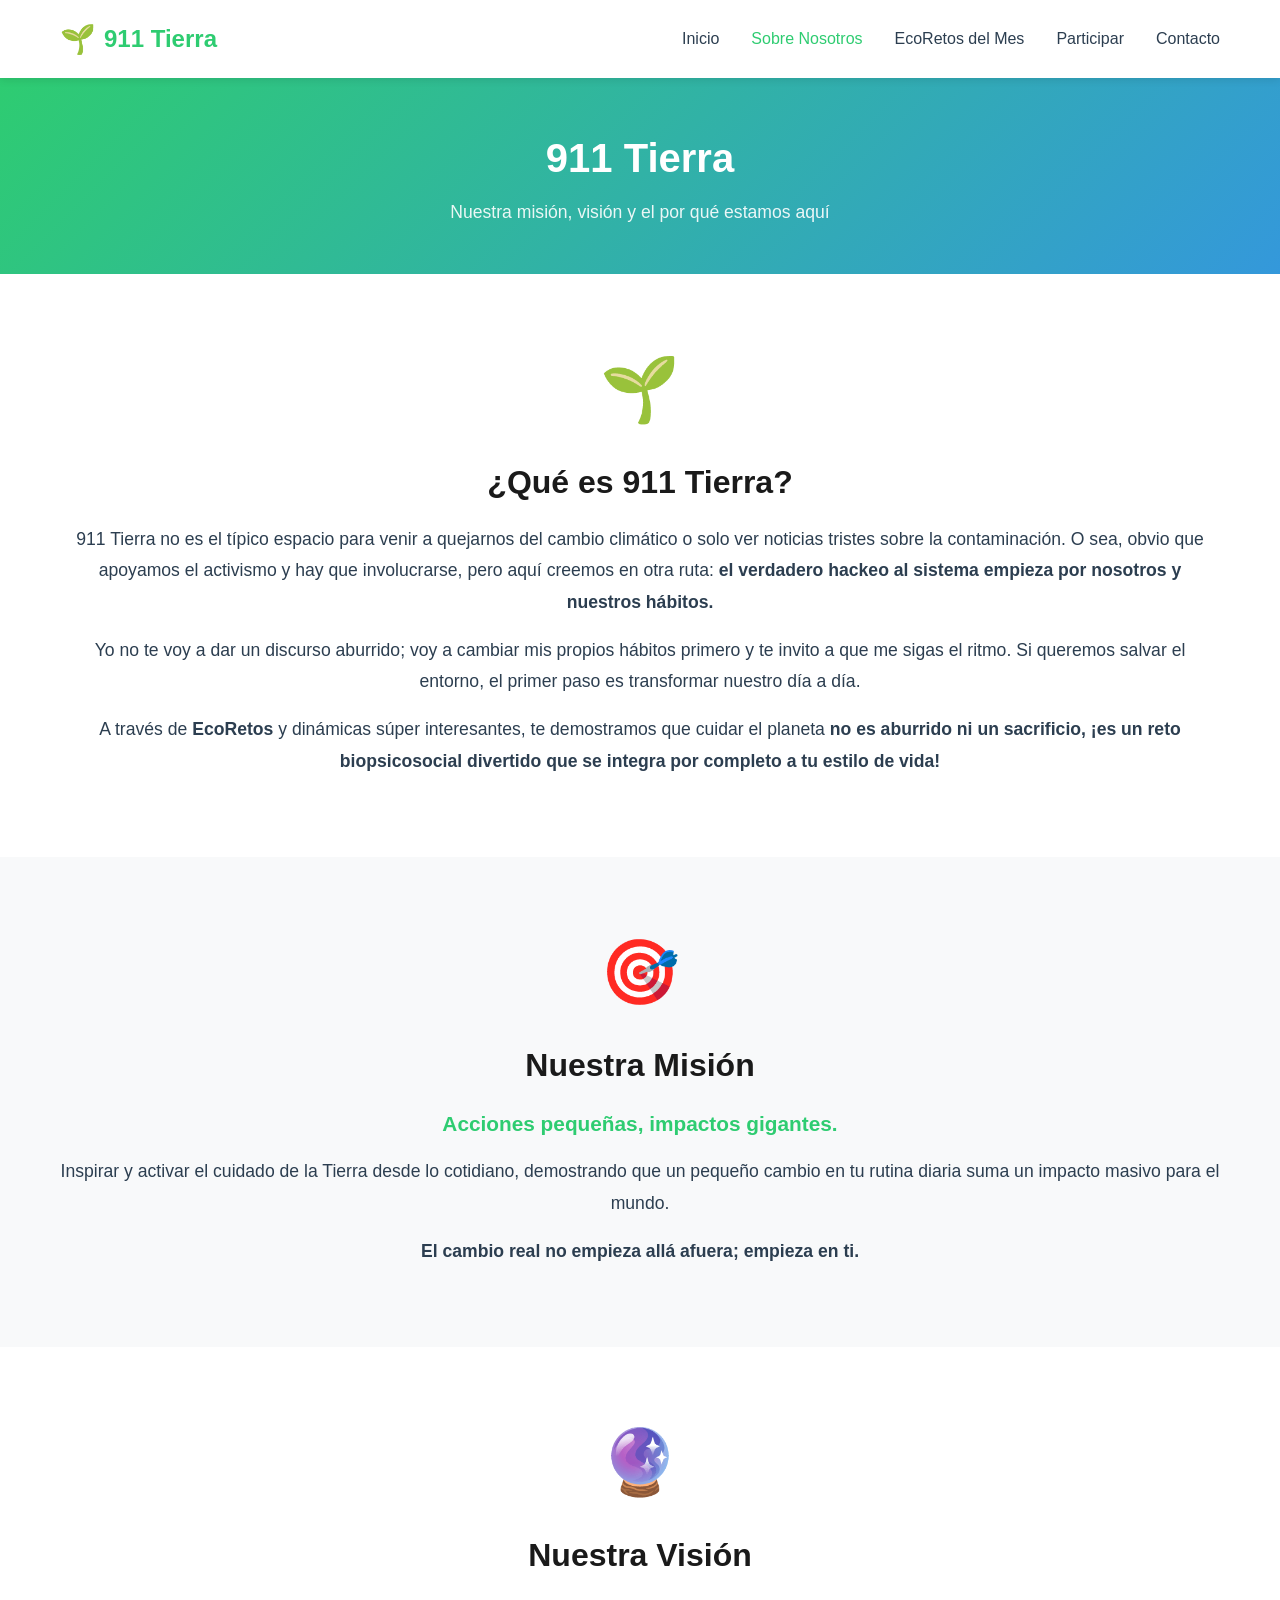
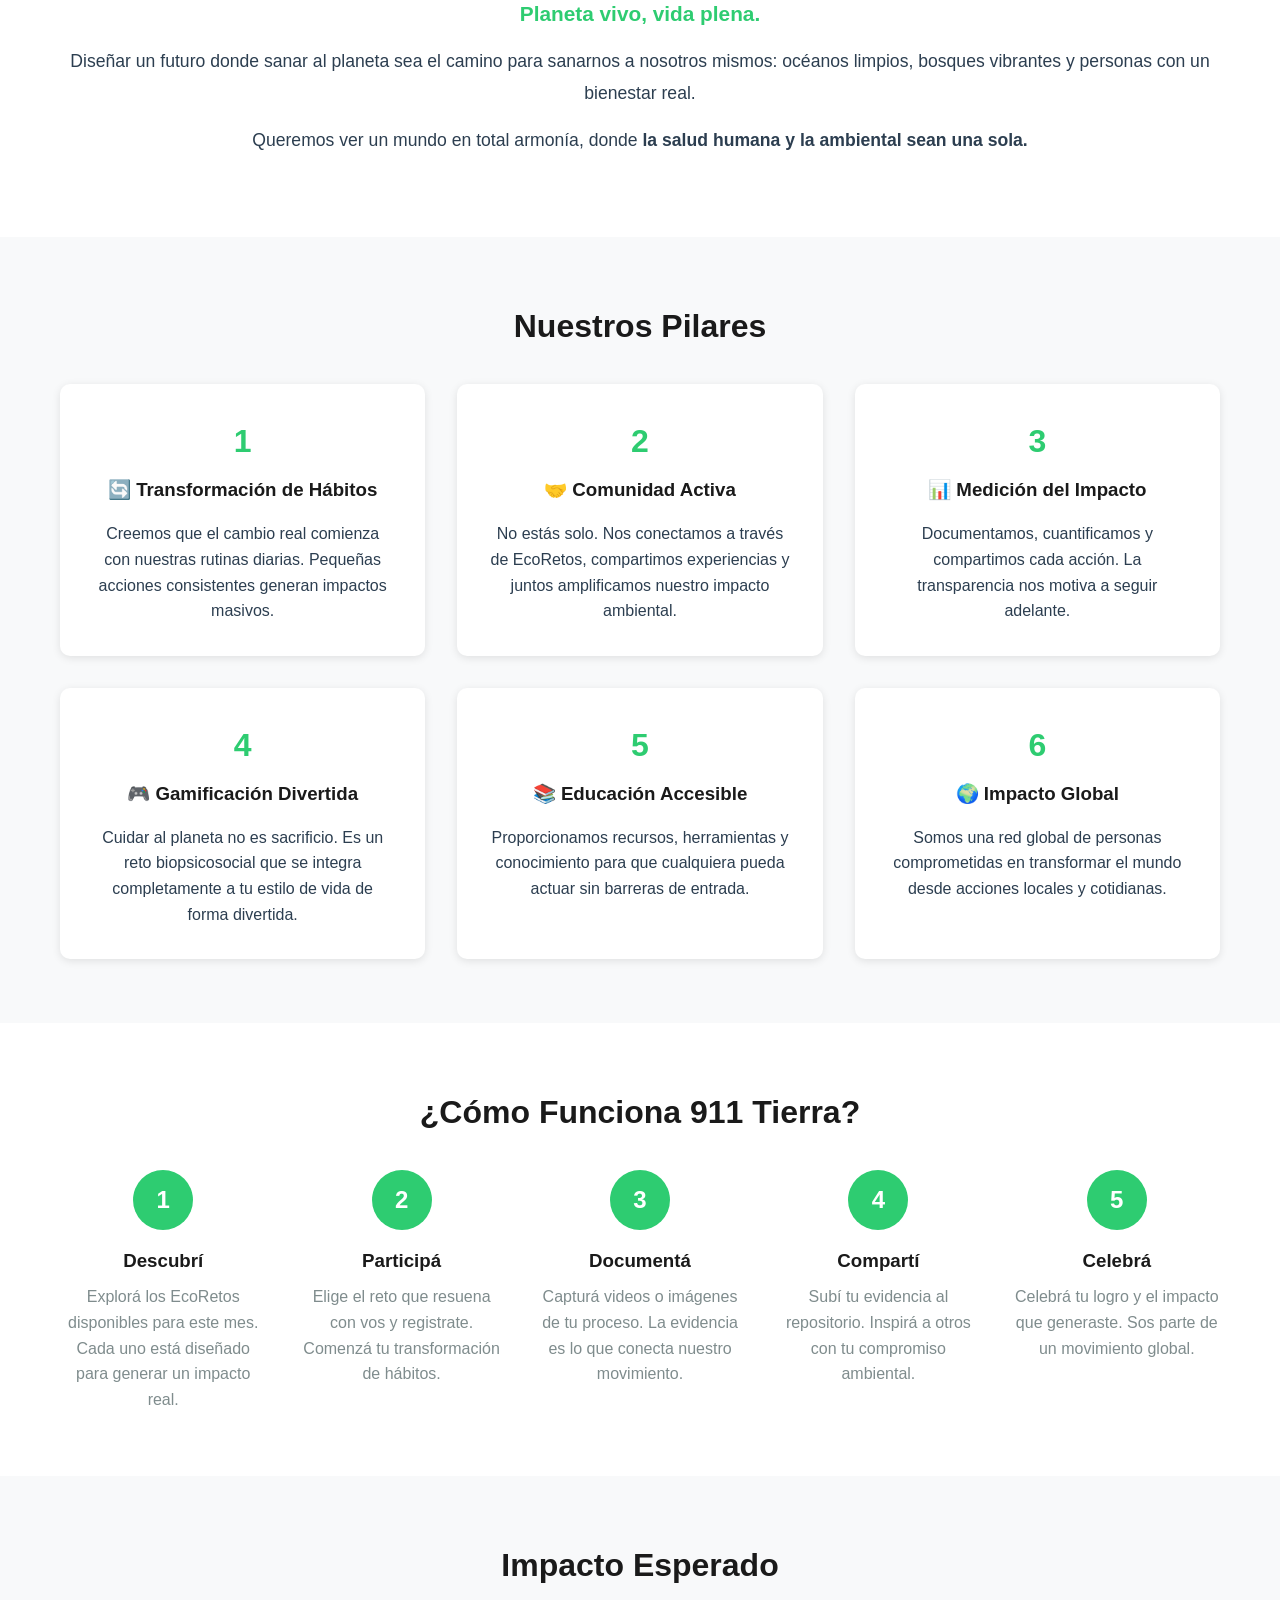
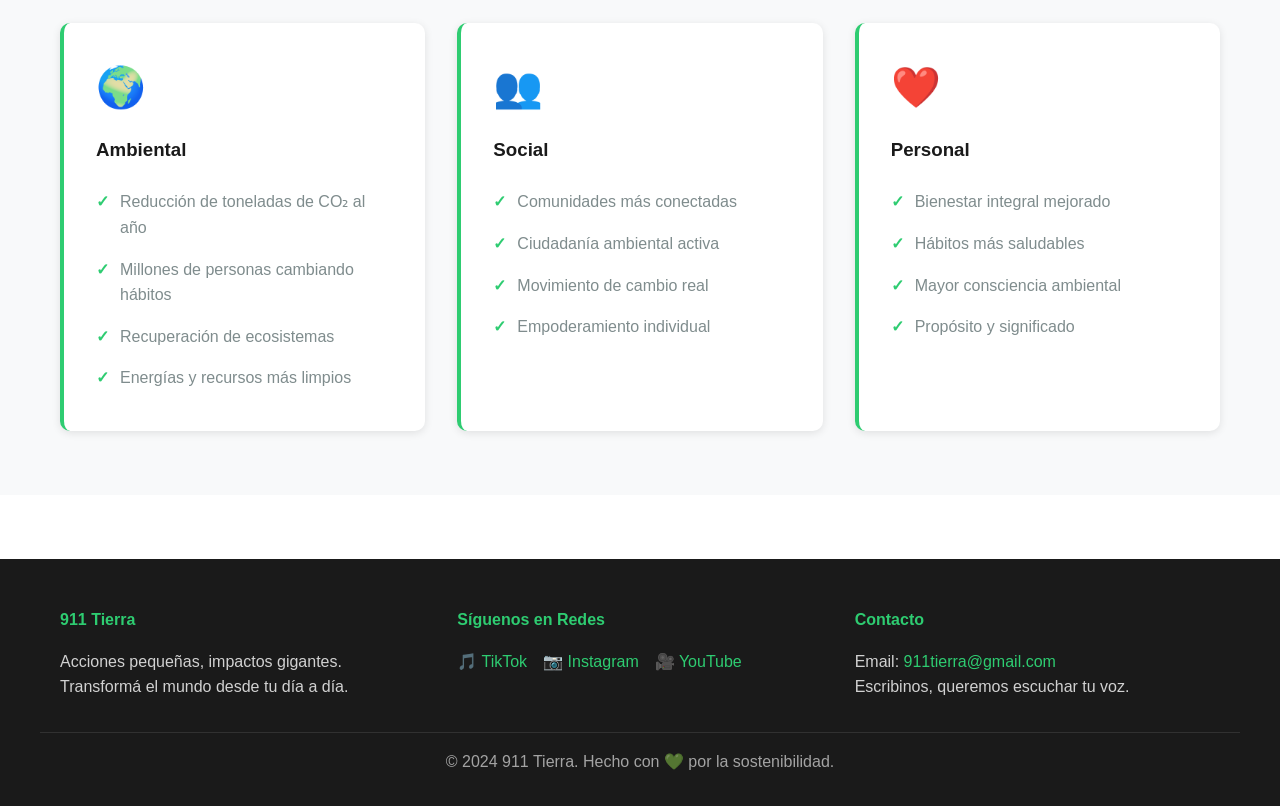
==== commit 9c81bfb2: "Update about.html" ====
--- a/about.html
+++ b/about.html
@@ -27,7 +27,6 @@
                 <li><a href="about.html" class="active">Sobre Nosotros</a></li>
                 <li><a href="challenge.html">EcoRetos del Mes</a></li>
                 <li><a href="repository.html">Participar</a></li>
-                <li><a href="resources.html">Recursos</a></li>
                 <li><a href="contact.html">Contacto</a></li>
             </ul>
         </div>
@@ -220,4 +219,4 @@
 
     <script src="js/main.js"></script>
 </body>
-</html>+</html>
--- a/css/style.css
+++ b/css/style.css
@@ -1,672 +1,1214 @@
-/* ===== Variables CSS ===== */
 :root {
-    --primary-color: #2ecc71;
-    --secondary-color: #27ae60;
-    --dark-color: #1a1a1a;
-    --light-color: #f5f5f5;
-    --text-color: #333;
-    --border-color: #ddd;
-    --shadow: 0 2px 10px rgba(0, 0, 0, 0.1);
-    --transition: all 0.3s ease;
-}
-
-/* ===== Global Styles ===== */
+  --primary-color: #2ecc71;
+  --primary-dark: #27ae60;
+  --secondary-color: #3498db;
+  --accent-color: #e74c3c;
+  --dark-bg: #1a1a1a;
+  --light-bg: #f8f9fa;
+  --text-primary: #2c3e50;
+  --text-secondary: #7f8c8d;
+  --border-color: #ecf0f1;
+  --shadow: 0 2px 8px rgba(0,0,0,0.1);
+  --shadow-lg: 0 8px 24px rgba(0,0,0,0.15);
+}
+
 * {
-    margin: 0;
-    padding: 0;
-    box-sizing: border-box;
+  margin: 0;
+  padding: 0;
+  box-sizing: border-box;
 }
 
 html {
-    scroll-behavior: smooth;
+  scroll-behavior: smooth;
 }
 
 body {
-    font-family: 'Segoe UI', Tahoma, Geneva, Verdana, sans-serif;
-    color: var(--text-color);
-    line-height: 1.6;
-    background-color: #fff;
-}
-
-a {
-    text-decoration: none;
-    color: inherit;
-}
-
-img {
-    max-width: 100%;
-    height: auto;
-}
-
-/* ===== Container ===== */
+  font-family: 'Segoe UI', Tahoma, Geneva, Verdana, sans-serif;
+  line-height: 1.6;
+  color: var(--text-primary);
+  background-color: #fff;
+}
+
 .container {
-    max-width: 1200px;
-    margin: 0 auto;
-    padding: 0 20px;
-}
-
-/* ===== Navbar ===== */
+  max-width: 1200px;
+  margin: 0 auto;
+  padding: 0 20px;
+}
+
+/* ==================== NAVBAR ==================== */
 .navbar {
-    background-color: #fff;
-    box-shadow: var(--shadow);
-    position: sticky;
-    top: 0;
-    z-index: 1000;
+  background: #fff;
+  box-shadow: var(--shadow);
+  position: sticky;
+  top: 0;
+  z-index: 1000;
 }
 
 .navbar-container {
-    max-width: 1200px;
-    margin: 0 auto;
-    padding: 1rem 20px;
-    display: flex;
-    justify-content: space-between;
-    align-items: center;
+  max-width: 1200px;
+  margin: 0 auto;
+  padding: 1rem 20px;
+  display: flex;
+  justify-content: space-between;
+  align-items: center;
 }
 
 .navbar-logo a {
-    display: flex;
-    align-items: center;
-    gap: 10px;
-    font-size: 1.8rem;
-    font-weight: bold;
-    color: var(--primary-color);
+  display: flex;
+  align-items: center;
+  gap: 0.5rem;
+  text-decoration: none;
+  font-weight: bold;
+  font-size: 1.5rem;
+  color: var(--primary-color);
 }
 
 .logo-icon {
-    font-size: 2rem;
-}
-
-.logo-text {
-    color: var(--primary-color);
+  font-size: 1.8rem;
 }
 
 .navbar-menu {
-    display: flex;
-    list-style: none;
-    gap: 2rem;
+  display: flex;
+  list-style: none;
+  gap: 2rem;
 }
 
 .navbar-menu a {
-    color: var(--text-color);
-    font-weight: 500;
-    transition: var(--transition);
-    border-bottom: 3px solid transparent;
-    padding-bottom: 5px;
+  text-decoration: none;
+  color: var(--text-primary);
+  transition: color 0.3s;
+  font-weight: 500;
 }
 
 .navbar-menu a:hover,
 .navbar-menu a.active {
-    color: var(--primary-color);
-    border-bottom-color: var(--primary-color);
+  color: var(--primary-color);
 }
 
 .menu-toggle {
-    display: none;
+  display: none;
+  flex-direction: column;
+  cursor: pointer;
+  gap: 5px;
+}
+
+.menu-toggle span {
+  width: 25px;
+  height: 3px;
+  background: var(--text-primary);
+  transition: 0.3s;
+}
+
+@media (max-width: 768px) {
+  .navbar-menu {
+    position: absolute;
+    top: 70px;
+    left: 0;
     flex-direction: column;
-    cursor: pointer;
-    gap: 5px;
-}
-
-.menu-toggle span {
-    width: 25px;
-    height: 3px;
-    background-color: var(--text-color);
-    border-radius: 2px;
-    transition: var(--transition);
-}
-
-/* ===== Hero Section ===== */
+    background: #fff;
+    width: 100%;
+    text-align: center;
+    gap: 0;
+    max-height: 0;
+    overflow: hidden;
+    transition: max-height 0.3s;
+  }
+
+  .navbar-menu.active {
+    max-height: 500px;
+    box-shadow: var(--shadow);
+  }
+
+  .navbar-menu li {
+    padding: 1rem;
+    border-bottom: 1px solid var(--border-color);
+  }
+
+  .menu-toggle {
+    display: flex;
+  }
+}
+
+/* ==================== BUTTONS ==================== */
+.btn {
+  display: inline-block;
+  padding: 0.75rem 1.5rem;
+  border: none;
+  border-radius: 5px;
+  text-decoration: none;
+  font-weight: 600;
+  cursor: pointer;
+  transition: all 0.3s;
+  text-align: center;
+}
+
+.btn-primary {
+  background: var(--primary-color);
+  color: white;
+}
+
+.btn-primary:hover {
+  background: var(--primary-dark);
+  transform: translateY(-2px);
+  box-shadow: var(--shadow-lg);
+}
+
+.btn-secondary {
+  background: var(--secondary-color);
+  color: white;
+}
+
+.btn-secondary:hover {
+  background: #2980b9;
+  transform: translateY(-2px);
+  box-shadow: var(--shadow-lg);
+}
+
+.btn-sm {
+  padding: 0.5rem 1rem;
+  font-size: 0.9rem;
+}
+
+.btn-large {
+  padding: 1rem 2rem;
+  font-size: 1.1rem;
+}
+
+/* ==================== HERO SECTION ==================== */
 .hero {
-    display: grid;
-    grid-template-columns: 1fr 1fr;
-    gap: 40px;
-    align-items: center;
-    padding: 80px 20px;
-    max-width: 1200px;
-    margin: 0 auto;
-    background: linear-gradient(135deg, rgba(46, 204, 113, 0.1) 0%, rgba(39, 174, 96, 0.1) 100%);
+  display: grid;
+  grid-template-columns: 1fr 1fr;
+  gap: 2rem;
+  align-items: center;
+  padding: 4rem 0;
+  min-height: 500px;
 }
 
 .hero-content h1 {
-    font-size: 3rem;
-    color: var(--dark-color);
-    margin-bottom: 1rem;
-    line-height: 1.2;
-}
-
-.hero-content p {
-    font-size: 1.2rem;
-    color: #666;
-    margin-bottom: 2rem;
+  font-size: 2.5rem;
+  margin-bottom: 1rem;
+  color: var(--dark-bg);
+}
+
+.hero-subtitle {
+  font-size: 1.2rem;
+  color: var(--text-secondary);
+  margin-bottom: 2rem;
 }
 
 .hero-buttons {
-    display: flex;
-    gap: 1rem;
-    flex-wrap: wrap;
+  display: flex;
+  gap: 1rem;
 }
 
 .hero-image {
-    display: flex;
-    justify-content: center;
-    align-items: center;
+  display: flex;
+  justify-content: center;
+  align-items: center;
 }
 
 .hero-placeholder {
-    font-size: 150px;
-    animation: float 3s ease-in-out infinite;
-}
-
-@keyframes float {
-    0%, 100% {
-        transform: translateY(0px);
-    }
-    50% {
-        transform: translateY(-20px);
-    }
-}
-
-/* ===== Buttons ===== */
-.btn {
-    padding: 12px 30px;
-    border-radius: 5px;
-    font-weight: bold;
-    cursor: pointer;
-    transition: var(--transition);
-    border: none;
-    display: inline-block;
-    text-align: center;
-}
-
-.btn-primary {
-    background-color: var(--primary-color);
-    color: white;
-}
-
-.btn-primary:hover {
-    background-color: var(--secondary-color);
-    transform: translateY(-2px);
-    box-shadow: 0 5px 15px rgba(46, 204, 113, 0.4);
-}
-
-.btn-secondary {
-    background-color: transparent;
-    color: var(--primary-color);
-    border: 2px solid var(--primary-color);
-}
-
-.btn-secondary:hover {
-    background-color: var(--primary-color);
-    color: white;
-}
-
-.btn-large {
-    padding: 15px 40px;
-    font-size: 1.1rem;
-}
-
-/* ===== Description Section ===== */
-.description {
-    padding: 80px 20px;
-    background-color: var(--light-color);
-}
-
-.description .container {
-    text-align: center;
-}
-
-.description h2 {
-    font-size: 2.5rem;
-    margin-bottom: 1.5rem;
-    color: var(--dark-color);
-}
-
-.description p {
-    font-size: 1.1rem;
-    color: #666;
-    margin-bottom: 1rem;
-    max-width: 800px;
-    margin-left: auto;
-    margin-right: auto;
-}
-
-/* ===== Statistics Section ===== */
+  font-size: 8rem;
+  animation: bounce 2s infinite;
+}
+
+@keyframes bounce {
+  0%, 100% { transform: translateY(0); }
+  50% { transform: translateY(-10px); }
+}
+
+@media (max-width: 768px) {
+  .hero {
+    grid-template-columns: 1fr;
+    padding: 2rem 0;
+  }
+
+  .hero-content h1 {
+    font-size: 2rem;
+  }
+
+  .hero-buttons {
+    flex-direction: column;
+  }
+
+  .hero-placeholder {
+    font-size: 5rem;
+  }
+}
+
+/* ==================== SECTIONS ==================== */
+.section {
+  padding: 4rem 0;
+}
+
+.section-alt {
+  background: var(--light-bg);
+}
+
+.section h2 {
+  font-size: 2rem;
+  margin-bottom: 2rem;
+  text-align: center;
+  color: var(--dark-bg);
+}
+
+.section-description {
+  text-align: center;
+  color: var(--text-secondary);
+  margin-bottom: 2rem;
+}
+
+/* ==================== PAGE HEADER ==================== */
+.page-header {
+  background: linear-gradient(135deg, var(--primary-color), var(--secondary-color));
+  color: white;
+  padding: 3rem 0;
+  text-align: center;
+}
+
+.page-header h1 {
+  font-size: 2.5rem;
+  margin-bottom: 0.5rem;
+}
+
+.page-header p {
+  font-size: 1.1rem;
+  opacity: 0.9;
+}
+
+/* ==================== CONTENT BLOCKS ==================== */
+.content-block {
+  text-align: center;
+}
+
+.icon-large {
+  font-size: 4rem;
+  margin-bottom: 1rem;
+}
+
+.content-block h2 {
+  margin-bottom: 1rem;
+}
+
+.content-block p {
+  font-size: 1.1rem;
+  margin-bottom: 1rem;
+  line-height: 1.8;
+}
+
+/* ==================== STATISTICS ==================== */
 .statistics {
-    padding: 80px 20px;
-    background: linear-gradient(135deg, var(--primary-color) 0%, var(--secondary-color) 100%);
-}
-
-.statistics .container {
-    max-width: 1200px;
+  padding: 3rem 0;
 }
 
 .stats-grid {
-    display: grid;
-    grid-template-columns: repeat(auto-fit, minmax(250px, 1fr));
-    gap: 30px;
-    margin-top: 40px;
+  display: grid;
+  grid-template-columns: repeat(auto-fit, minmax(250px, 1fr));
+  gap: 2rem;
 }
 
 .stat-card {
-    background-color: rgba(255, 255, 255, 0.95);
-    padding: 30px;
-    border-radius: 10px;
-    text-align: center;
-    box-shadow: var(--shadow);
-    transition: var(--transition);
+  background: white;
+  padding: 2rem;
+  border-radius: 10px;
+  text-align: center;
+  box-shadow: var(--shadow);
+  transition: transform 0.3s;
 }
 
 .stat-card:hover {
-    transform: translateY(-5px);
-    box-shadow: 0 10px 25px rgba(0, 0, 0, 0.15);
+  transform: translateY(-5px);
+  box-shadow: var(--shadow-lg);
 }
 
 .stat-number {
-    font-size: 2.5rem;
-    font-weight: bold;
-    color: var(--primary-color);
-    margin-bottom: 10px;
+  font-size: 2.5rem;
+  font-weight: bold;
+  color: var(--primary-color);
+  margin-bottom: 0.5rem;
 }
 
 .stat-label {
-    color: #666;
-    font-size: 1.1rem;
-    font-weight: 500;
-}
-
-/* ===== Featured Challenge Section ===== */
-.featured-challenge {
-    padding: 80px 20px;
-}
-
-.featured-challenge h2 {
-    font-size: 2.5rem;
-    margin-bottom: 3rem;
-    text-align: center;
-    color: var(--dark-color);
-}
-
+  color: var(--text-secondary);
+  font-size: 1rem;
+}
+
+/* ==================== CHALLENGE CARDS ==================== */
+.challenge-card {
+  background: white;
+  padding: 2rem;
+  border-radius: 10px;
+  box-shadow: var(--shadow);
+  transition: all 0.3s;
+  border-top: 4px solid var(--primary-color);
+}
+
+.challenge-card:hover {
+  transform: translateY(-5px);
+  box-shadow: var(--shadow-lg);
+}
+
+.challenge-header {
+  display: flex;
+  justify-content: space-between;
+  align-items: flex-start;
+  margin-bottom: 1rem;
+}
+
+.challenge-icon-lg {
+  font-size: 2.5rem;
+}
+
+.challenge-badge {
+  padding: 0.5rem 1rem;
+  border-radius: 20px;
+  font-size: 0.85rem;
+  font-weight: 600;
+}
+
+.difficulty-easy {
+  background: #d4edda;
+  color: #155724;
+}
+
+.difficulty-medium {
+  background: #fff3cd;
+  color: #856404;
+}
+
+.difficulty-hard {
+  background: #f8d7da;
+  color: #721c24;
+}
+
+.challenge-card h3 {
+  margin-bottom: 1rem;
+  color: var(--dark-bg);
+}
+
+.challenge-meta {
+  display: flex;
+  gap: 1rem;
+  margin: 1rem 0;
+  color: var(--text-secondary);
+  font-size: 0.9rem;
+}
+
+.challenge-impact {
+  background: var(--light-bg);
+  padding: 1rem;
+  border-radius: 5px;
+  margin: 1rem 0;
+  border-left: 4px solid var(--primary-color);
+}
+
+.challenges-grid {
+  display: grid;
+  grid-template-columns: repeat(auto-fit, minmax(300px, 1fr));
+  gap: 2rem;
+}
+
+/* ==================== CHALLENGE FEATURED ==================== */
 .challenge-card-featured {
-    background: linear-gradient(135deg, rgba(46, 204, 113, 0.1) 0%, rgba(39, 174, 96, 0.1) 100%);
-    border: 2px solid var(--primary-color);
-    border-radius: 10px;
-    padding: 40px;
-    text-align: center;
-    max-width: 600px;
-    margin: 0 auto;
-    transition: var(--transition);
-}
-
-.challenge-card-featured:hover {
-    transform: translateY(-5px);
-    box-shadow: 0 10px 30px rgba(46, 204, 113, 0.2);
-}
-
-.challenge-icon {
-    font-size: 4rem;
-    margin-bottom: 20px;
+  background: linear-gradient(135deg, var(--primary-color), var(--primary-dark));
+  color: white;
+  padding: 3rem;
+  border-radius: 10px;
+  text-align: center;
+}
+
+.challenge-card-featured .challenge-icon {
+  font-size: 4rem;
+  margin-bottom: 1rem;
 }
 
 .challenge-card-featured h3 {
-    font-size: 1.8rem;
-    margin-bottom: 1rem;
-    color: var(--dark-color);
+  font-size: 1.8rem;
+  margin-bottom: 1rem;
+  color: white;
 }
 
 .challenge-card-featured p {
-    color: #666;
-    margin-bottom: 2rem;
-    font-size: 1.1rem;
+  font-size: 1.1rem;
+  margin-bottom: 1.5rem;
+  opacity: 0.95;
 }
 
 .challenge-stats {
-    display: flex;
-    justify-content: center;
-    gap: 20px;
-    margin-bottom: 2rem;
-    flex-wrap: wrap;
-}
-
-.challenge-stats span {
-    background-color: white;
-    padding: 8px 15px;
-    border-radius: 20px;
-    font-size: 0.95rem;
-    color: #666;
-}
-
-/* ===== Call to Action ===== */
-.cta {
-    background: linear-gradient(135deg, var(--primary-color) 0%, var(--secondary-color) 100%);
-    padding: 80px 20px;
-    text-align: center;
-    color: white;
-}
-
-.cta h2 {
-    font-size: 2.5rem;
-    margin-bottom: 1rem;
-}
-
-.cta p {
-    font-size: 1.2rem;
-    margin-bottom: 2rem;
-    max-width: 600px;
-    margin-left: auto;
-    margin-right: auto;
-}
-
-.cta .btn-primary {
-    background-color: white;
-    color: var(--primary-color);
-}
-
-.cta .btn-primary:hover {
-    background-color: var(--light-color);
-}
-
-/* ===== Footer ===== */
-.footer {
-    background-color: var(--dark-color);
-    color: white;
-    padding: 50px 20px 20px;
-}
-
-.footer-container {
-    max-width: 1200px;
-    margin: 0 auto;
-    display: grid;
-    grid-template-columns: repeat(auto-fit, minmax(250px, 1fr));
-    gap: 30px;
-    margin-bottom: 30px;
-}
-
-.footer-section h4 {
-    margin-bottom: 1rem;
-    color: var(--primary-color);
-}
-
-.footer-section p {
-    color: #bbb;
-    margin-bottom: 0.5rem;
-}
-
-.footer-section a {
-    color: #bbb;
-    transition: var(--transition);
-}
-
-.footer-section a:hover {
-    color: var(--primary-color);
-}
-
-.social-links {
-    display: flex;
-    gap: 1rem;
-    flex-direction: column;
-}
-
-.footer-bottom {
-    border-top: 1px solid #444;
-    padding-top: 20px;
-    text-align: center;
-    color: #bbb;
-}
-
-/* ===== Responsive Design ===== */
+  display: flex;
+  justify-content: space-around;
+  margin: 2rem 0;
+  flex-wrap: wrap;
+  gap: 1rem;
+}
+
+/* ==================== MISSION & VISION ==================== */
+.mission-vision-grid {
+  display: grid;
+  grid-template-columns: 1fr 1fr;
+  gap: 2rem;
+}
+
+.mv-card {
+  background: white;
+  padding: 2rem;
+  border-radius: 10px;
+  box-shadow: var(--shadow);
+  border-top: 4px solid var(--primary-color);
+}
+
+.mv-card h3 {
+  margin-bottom: 1rem;
+  color: var(--dark-bg);
+}
+
+.mission-tagline,
+.vision-tagline {
+  font-size: 1.3rem;
+  font-weight: bold;
+  color: var(--primary-color);
+  margin-bottom: 1rem;
+}
+
 @media (max-width: 768px) {
-    .menu-toggle {
-        display: flex;
-    }
-
-    .navbar-menu {
-        display: none;
-        position: absolute;
-        top: 70px;
-        left: 0;
-        width: 100%;
-        background-color: white;
-        flex-direction: column;
-        gap: 0;
-        box-shadow: var(--shadow);
-        padding: 20px 0;
-    }
-
-    .navbar-menu.active {
-        display: flex;
-    }
-
-    .navbar-menu li {
-        padding: 10px 20px;
-        border-bottom: 1px solid var(--border-color);
-    }
-
-    .navbar-menu a {
-        border-bottom: none;
-    }
-
-    .hero {
-        grid-template-columns: 1fr;
-        padding: 40px 20px;
-    }
-
-    .hero-content h1 {
-        font-size: 2rem;
-    }
-
-    .hero-buttons {
-        flex-direction: column;
-    }
-
-    .hero-buttons .btn {
-        width: 100%;
-        text-align: center;
-    }
-
-    .hero-placeholder {
-        font-size: 100px;
-    }
-
-    .description h2,
-    .featured-challenge h2,
-    .cta h2 {
-        font-size: 1.8rem;
-    }
-
-    .stats-grid {
-        grid-template-columns: 1fr 1fr;
-    }
-
-    .challenge-stats {
-        flex-direction: column;
-        gap: 10px;
-    }
-
-    .challenge-stats span {
-        display: block;
-    }
-}
-
-@media (max-width: 480px) {
-    .navbar-logo a {
-        font-size: 1.5rem;
-        gap: 5px;
-    }
-
-    .logo-icon {
-        font-size: 1.5rem;
-    }
-
-    .hero-content h1 {
-        font-size: 1.5rem;
-    }
-
-    .hero-placeholder {
-        font-size: 80px;
-    }
-
-    .description h2,
-    .featured-challenge h2,
-    .cta h2 {
-        font-size: 1.5rem;
-    }
-
-    .description p,
-    .cta p {
-        font-size: 1rem;
-    }
-
-    .stat-number {
-        font-size: 2rem;
-    }
-
-    .stats-grid {
-        grid-template-columns: 1fr;
-    }
-
-    .challenge-card-featured {
-        padding: 20px;
-    }
-
-    .challenge-icon {
-        font-size: 3rem;
-    }
-
-    .footer-container {
-        grid-template-columns: 1fr;
-        gap: 20px;
-    }
-}
-
-/* ===== Page-Specific Styles ===== */
-.page-header {
-    background: linear-gradient(135deg, var(--primary-color) 0%, var(--secondary-color) 100%);
-    color: white;
-    padding: 60px 20px;
-    text-align: center;
-    margin-bottom: 40px;
-}
-
-.page-header h1 {
-    font-size: 2.5rem;
-    margin-bottom: 0.5rem;
-}
-
-.page-header p {
-    font-size: 1.1rem;
-    opacity: 0.95;
-}
-
-.content-section {
-    padding: 40px 20px;
-    max-width: 1200px;
-    margin: 0 auto;
-}
-
-.content-section h2 {
-    font-size: 2rem;
-    margin-bottom: 1.5rem;
-    color: var(--dark-color);
-}
-
-.content-section p {
-    font-size: 1.1rem;
-    color: #666;
-    margin-bottom: 1rem;
-    line-height: 1.8;
-}
-
-.content-section ul {
-    margin-left: 20px;
-    margin-bottom: 1.5rem;
-}
-
-.content-section li {
-    margin-bottom: 0.8rem;
-    color: #666;
-}
-
-/* ===== Form Styles ===== */
+  .mission-vision-grid {
+    grid-template-columns: 1fr;
+  }
+}
+
+/* ==================== PILLARS ==================== */
+.pillars-grid {
+  display: grid;
+  grid-template-columns: repeat(auto-fit, minmax(300px, 1fr));
+  gap: 2rem;
+}
+
+.pillar-card {
+  background: white;
+  padding: 2rem;
+  border-radius: 10px;
+  box-shadow: var(--shadow);
+  text-align: center;
+  transition: all 0.3s;
+}
+
+.pillar-card:hover {
+  transform: translateY(-5px);
+  box-shadow: var(--shadow-lg);
+}
+
+.pillar-number {
+  font-size: 2rem;
+  font-weight: bold;
+  color: var(--primary-color);
+  margin-bottom: 0.5rem;
+}
+
+.pillar-card h3 {
+  margin-bottom: 1rem;
+  color: var(--dark-bg);
+}
+
+/* ==================== HOW IT WORKS ==================== */
+.how-it-works {
+  display: grid;
+  grid-template-columns: repeat(auto-fit, minmax(200px, 1fr));
+  gap: 2rem;
+}
+
+.step {
+  text-align: center;
+}
+
+.step-number {
+  display: inline-flex;
+  align-items: center;
+  justify-content: center;
+  width: 60px;
+  height: 60px;
+  background: var(--primary-color);
+  color: white;
+  border-radius: 50%;
+  font-size: 1.5rem;
+  font-weight: bold;
+  margin-bottom: 1rem;
+}
+
+.step h3 {
+  margin-bottom: 0.5rem;
+  color: var(--dark-bg);
+}
+
+.step p {
+  color: var(--text-secondary);
+}
+
+/* ==================== PARTICIPATE STEPS ==================== */
+.participate-steps {
+  display: grid;
+  grid-template-columns: repeat(auto-fit, minmax(250px, 1fr));
+  gap: 2rem;
+}
+
+.step-card {
+  background: white;
+  padding: 2rem;
+  border-radius: 10px;
+  box-shadow: var(--shadow);
+  text-align: center;
+  transition: all 0.3s;
+}
+
+.step-card:hover {
+  transform: translateY(-5px);
+  box-shadow: var(--shadow-lg);
+}
+
+.step-circle {
+  display: inline-flex;
+  align-items: center;
+  justify-content: center;
+  width: 50px;
+  height: 50px;
+  background: var(--secondary-color);
+  color: white;
+  border-radius: 50%;
+  font-weight: bold;
+  margin-bottom: 1rem;
+}
+
+.step-card h3 {
+  margin-bottom: 0.5rem;
+  color: var(--dark-bg);
+}
+
+/* ==================== WHAT IS ==================== */
+.what-is {
+  padding: 3rem 0;
+}
+
+.what-is-content {
+  max-width: 800px;
+  margin: 0 auto;
+}
+
+.what-is-content p {
+  font-size: 1.1rem;
+  margin-bottom: 1.5rem;
+  line-height: 1.8;
+}
+
+/* ==================== IMPACT ==================== */
+.impact-grid {
+  display: grid;
+  grid-template-columns: repeat(auto-fit, minmax(280px, 1fr));
+  gap: 2rem;
+}
+
+.impact-card {
+  background: white;
+  padding: 2rem;
+  border-radius: 10px;
+  box-shadow: var(--shadow);
+  border-left: 4px solid var(--primary-color);
+}
+
+.impact-icon {
+  font-size: 2.5rem;
+  margin-bottom: 1rem;
+}
+
+.impact-card h3 {
+  margin-bottom: 1rem;
+  color: var(--dark-bg);
+}
+
+.impact-card ul {
+  list-style: none;
+}
+
+.impact-card li {
+  padding: 0.5rem 0;
+  padding-left: 1.5rem;
+  position: relative;
+  color: var(--text-secondary);
+}
+
+.impact-card li:before {
+  content: "✓";
+  position: absolute;
+  left: 0;
+  color: var(--primary-color);
+  font-weight: bold;
+}
+
+/* ==================== RESOURCES ==================== */
+.filter-buttons {
+  display: flex;
+  justify-content: center;
+  gap: 1rem;
+  flex-wrap: wrap;
+  margin-bottom: 2rem;
+}
+
+.filter-btn {
+  padding: 0.75rem 1.5rem;
+  border: 2px solid var(--border-color);
+  background: white;
+  border-radius: 25px;
+  cursor: pointer;
+  transition: all 0.3s;
+  font-weight: 600;
+}
+
+.filter-btn:hover,
+.filter-btn.active {
+  background: var(--primary-color);
+  color: white;
+  border-color: var(--primary-color);
+}
+
+.resources-grid {
+  display: grid;
+  grid-template-columns: repeat(auto-fill, minmax(300px, 1fr));
+  gap: 2rem;
+}
+
+.resource-card {
+  background: white;
+  border-radius: 10px;
+  padding: 2rem;
+  box-shadow: var(--shadow);
+  transition: all 0.3s;
+  display: none;
+}
+
+.resource-card.active,
+.resource-card[data-category*="guides"],
+.resource-card[data-category*="infographics"],
+.resource-card[data-category*="videos"],
+.resource-card[data-category*="tools"] {
+  display: block;
+}
+
+.resource-card:hover {
+  transform: translateY(-5px);
+  box-shadow: var(--shadow-lg);
+}
+
+.resource-icon {
+  font-size: 2.5rem;
+  margin-bottom: 0.5rem;
+}
+
+.resource-category {
+  display: inline-block;
+  background: var(--primary-color);
+  color: white;
+  padding: 0.25rem 0.75rem;
+  border-radius: 15px;
+  font-size: 0.8rem;
+  margin-bottom: 1rem;
+  font-weight: 600;
+}
+
+.resource-card h3 {
+  margin-bottom: 0.5rem;
+  color: var(--dark-bg);
+}
+
+.resource-meta {
+  display: flex;
+  gap: 1rem;
+  margin: 1rem 0;
+  font-size: 0.9rem;
+  color: var(--text-secondary);
+}
+
+/* ==================== FORMS ==================== */
+.form-container {
+  background: white;
+  padding: 2rem;
+  border-radius: 10px;
+  box-shadow: var(--shadow);
+}
+
 .form-group {
-    margin-bottom: 1.5rem;
+  margin-bottom: 1.5rem;
 }
 
 .form-group label {
-    display: block;
-    margin-bottom: 0.5rem;
-    font-weight: 500;
-    color: var(--text-color);
+  display: block;
+  margin-bottom: 0.5rem;
+  font-weight: 600;
+  color: var(--dark-bg);
 }
 
 .form-group input,
 .form-group textarea,
 .form-group select {
-    width: 100%;
-    padding: 12px;
-    border: 1px solid var(--border-color);
-    border-radius: 5px;
-    font-family: inherit;
-    font-size: 1rem;
-    transition: var(--transition);
+  width: 100%;
+  padding: 0.75rem;
+  border: 1px solid var(--border-color);
+  border-radius: 5px;
+  font-family: inherit;
+  transition: border-color 0.3s;
 }
 
 .form-group input:focus,
 .form-group textarea:focus,
 .form-group select:focus {
-    outline: none;
-    border-color: var(--primary-color);
-    box-shadow: 0 0 0 3px rgba(46, 204, 113, 0.1);
-}
-
-.form-group textarea {
-    resize: vertical;
-    min-height: 150px;
-}
-
-.form-container {
-    max-width: 600px;
-    margin: 0 auto;
-}
-
-/* ===== Cards Grid ===== */
-.cards-grid {
-    display: grid;
-    grid-template-columns: repeat(auto-fill, minmax(300px, 1fr));
-    gap: 30px;
-    margin-top: 30px;
-}
-
-.card {
-    background-color: white;
-    border: 1px solid var(--border-color);
-    border-radius: 8px;
-    padding: 25px;
-    transition: var(--transition);
-    box-shadow: var(--shadow);
-}
-
-.card:hover {
-    transform: translateY(-5px);
-    box-shadow: 0 10px 25px rgba(0, 0, 0, 0.15);
-}
-
-.card h3 {
-    margin-bottom: 1rem;
-    color: var(--primary-color);
-    font-size: 1.3rem;
-}
-
-.card p {
-    color: #666;
-    margin-bottom: 1rem;
-}
-
-.card a {
-    color: var(--primary-color);
-    font-weight: 500;
-    transition: var(--transition);
-}
-
-.card a:hover {
-    color: var(--secondary-color);
-}
+  outline: none;
+  border-color: var(--primary-color);
+  box-shadow: 0 0 0 3px rgba(46, 204, 113, 0.1);
+}
+
+.checkbox-group {
+  display: grid;
+  gap: 0.75rem;
+}
+
+.checkbox-group div {
+  display: flex;
+  align-items: center;
+  gap: 0.5rem;
+}
+
+.checkbox-group input[type="checkbox"],
+.form-group input[type="checkbox"] {
+  width: auto;
+  cursor: pointer;
+}
+
+.checkbox-group label,
+.form-group.checkbox-group label {
+  display: inline;
+  margin: 0;
+}
+
+.form-actions {
+  display: flex;
+  gap: 1rem;
+  margin-top: 2rem;
+}
+
+.form-actions button {
+  flex: 1;
+}
+
+/* ==================== FILE UPLOAD ==================== */
+.file-upload-area {
+  border: 2px dashed var(--border-color);
+  border-radius: 10px;
+  padding: 2rem;
+  text-align: center;
+  cursor: pointer;
+  transition: all 0.3s;
+  background: var(--light-bg);
+}
+
+.file-upload-area:hover {
+  border-color: var(--primary-color);
+  background: rgba(46, 204, 113, 0.05);
+}
+
+.file-upload-area input {
+  display: none;
+}
+
+.file-upload-hint {
+  color: var(--text-secondary);
+}
+
+.file-types {
+  font-size: 0.85rem;
+  margin-top: 0.5rem;
+}
+
+.file-list {
+  margin-top: 1rem;
+}
+
+.file-item {
+  background: var(--light-bg);
+  padding: 0.75rem;
+  border-radius: 5px;
+  margin-bottom: 0.5rem;
+  display: flex;
+  justify-content: space-between;
+  align-items: center;
+}
+
+/* ==================== MESSAGES ==================== */
+.message-box {
+  padding: 1.5rem;
+  border-radius: 5px;
+  margin-top: 1.5rem;
+  display: flex;
+  gap: 1rem;
+  align-items: flex-start;
+}
+
+.message-box.hidden {
+  display: none;
+}
+
+.message-success {
+  background: #d4edda;
+  color: #155724;
+  border: 1px solid #c3e6cb;
+}
+
+.message-error {
+  background: #f8d7da;
+  color: #721c24;
+  border: 1px solid #f5c6cb;
+}
+
+.message-icon {
+  font-size: 1.5rem;
+  flex-shrink: 0;
+}
+
+.message-content h4 {
+  margin-bottom: 0.5rem;
+}
+
+/* ==================== CONTACT GRID ==================== */
+.contact-grid {
+  display: grid;
+  grid-template-columns: 2fr 1fr;
+  gap: 2rem;
+}
+
+.contact-form-section {
+  background: white;
+  padding: 2rem;
+  border-radius: 10px;
+  box-shadow: var(--shadow);
+}
+
+.contact-info {
+  display: flex;
+  flex-direction: column;
+  gap: 1.5rem;
+}
+
+.info-card {
+  background: white;
+  padding: 1.5rem;
+  border-radius: 10px;
+  box-shadow: var(--shadow);
+  text-align: center;
+}
+
+.info-card.featured {
+  background: linear-gradient(135deg, var(--primary-color), var(--primary-dark));
+  color: white;
+}
+
+.info-icon {
+  font-size: 2rem;
+  margin-bottom: 0.5rem;
+}
+
+.info-card h3 {
+  margin-bottom: 0.5rem;
+  color: inherit;
+}
+
+.info-card p {
+  color: inherit;
+}
+
+.info-detail {
+  font-size: 0.9rem;
+  opacity: 0.8;
+  margin-top: 0.5rem;
+}
+
+.info-card a {
+  color: inherit;
+  text-decoration: none;
+  font-weight: 600;
+  transition: opacity 0.3s;
+}
+
+.info-card a:hover {
+  opacity: 0.7;
+}
+
+.social-links-vertical {
+  display: flex;
+  flex-direction: column;
+  gap: 0.5rem;
+}
+
+.social-link {
+  display: inline-block;
+  padding: 0.5rem;
+  text-decoration: none;
+  color: inherit;
+  transition: transform 0.3s;
+}
+
+.social-link:hover {
+  transform: translateX(5px);
+}
+
+.interest-list {
+  list-style: none;
+  text-align: left;
+}
+
+.interest-list li {
+  padding: 0.5rem 0;
+}
+
+@media (max-width: 768px) {
+  .contact-grid {
+    grid-template-columns: 1fr;
+  }
+}
+
+/* ==================== FAQ ==================== */
+.faq-grid {
+  display: grid;
+  grid-template-columns: repeat(auto-fit, minmax(300px, 1fr));
+  gap: 2rem;
+}
+
+.faq-card {
+  background: white;
+  padding: 1.5rem;
+  border-radius: 10px;
+  box-shadow: var(--shadow);
+  border-left: 4px solid var(--primary-color);
+}
+
+.faq-card h3 {
+  margin-bottom: 0.5rem;
+  color: var(--dark-bg);
+}
+
+.faq-card p {
+  color: var(--text-secondary);
+  line-height: 1.6;
+}
+
+/* ==================== CTA SECTION ==================== */
+.cta {
+  padding: 3rem 0;
+}
+
+.cta-box {
+  background: linear-gradient(135deg, var(--primary-color), var(--primary-dark));
+  color: white;
+  padding: 3rem;
+  border-radius: 10px;
+  text-align: center;
+}
+
+.cta-box h2 {
+  color: white;
+  margin-bottom: 1rem;
+}
+
+.cta-box p {
+  font-size: 1.1rem;
+  margin-bottom: 2rem;
+  opacity: 0.95;
+}
+
+.form-note {
+  background: var(--light-bg);
+  padding: 1rem;
+  border-radius: 5px;
+  margin-top: 1.5rem;
+  border-left: 4px solid var(--primary-color);
+}
+
+.form-note p {
+  color: var(--text-secondary);
+  margin: 0;
+}
+
+/* ==================== GUIDELINES ==================== */
+.guidelines-grid {
+  display: grid;
+  grid-template-columns: repeat(auto-fit, minmax(250px, 1fr));
+  gap: 2rem;
+}
+
+.guideline-card {
+  background: white;
+  padding: 2rem;
+  border-radius: 10px;
+  box-shadow: var(--shadow);
+  text-align: center;
+  transition: all 0.3s;
+}
+
+.guideline-card:hover {
+  transform: translateY(-5px);
+  box-shadow: var(--shadow-lg);
+}
+
+.guideline-icon {
+  font-size: 2.5rem;
+  margin-bottom: 1rem;
+}
+
+.guideline-card h3 {
+  margin-bottom: 0.5rem;
+  color: var(--dark-bg);
+}
+
+/* ==================== MODES ==================== */
+.modes-grid {
+  display: grid;
+  grid-template-columns: repeat(auto-fit, minmax(300px, 1fr));
+  gap: 2rem;
+}
+
+.mode-card {
+  background: white;
+  padding: 2rem;
+  border-radius: 10px;
+  box-shadow: var(--shadow);
+  border-top: 4px solid var(--primary-color);
+  transition: all 0.3s;
+  text-align: center;
+}
+
+.mode-card:hover {
+  transform: translateY(-5px);
+  box-shadow: var(--shadow-lg);
+}
+
+.mode-icon {
+  font-size: 3rem;
+  margin-bottom: 1rem;
+}
+
+.mode-card h3 {
+  margin-bottom: 1rem;
+  color: var(--dark-bg);
+}
+
+.mode-details {
+  background: var(--light-bg);
+  padding: 1rem;
+  border-radius: 5px;
+  margin: 1rem 0;
+  text-align: left;
+}
+
+.mode-details ul {
+  list-style: none;
+}
+
+.mode-details li {
+  padding: 0.5rem 0;
+  color: var(--text-secondary);
+}
+
+/* ==================== FOOTER ==================== */
+.footer {
+  background: var(--dark-bg);
+  color: white;
+  padding: 3rem 0 1rem;
+  margin-top: 4rem;
+}
+
+.footer-container {
+  max-width: 1200px;
+  margin: 0 auto;
+  padding: 0 20px;
+  display: grid;
+  grid-template-columns: repeat(auto-fit, minmax(250px, 1fr));
+  gap: 2rem;
+  margin-bottom: 2rem;
+}
+
+.footer-section h4 {
+  margin-bottom: 1rem;
+  color: var(--primary-color);
+}
+
+.footer-section p {
+  color: rgba(255, 255, 255, 0.8);
+  line-height: 1.6;
+}
+
+.social-links {
+  display: flex;
+  gap: 1rem;
+  flex-wrap: wrap;
+}
+
+.social-links a {
+  color: rgba(255, 255, 255, 0.8);
+  text-decoration: none;
+  transition: color 0.3s;
+}
+
+.social-links a:hover {
+  color: var(--primary-color);
+}
+
+.footer-section a {
+  color: var(--primary-color);
+  text-decoration: none;
+}
+
+.footer-section a:hover {
+  text-decoration: underline;
+}
+
+.footer-bottom {
+  border-top: 1px solid rgba(255, 255, 255, 0.1);
+  padding-top: 1rem;
+  text-align: center;
+  color: rgba(255, 255, 255, 0.6);
+  max-width: 1200px;
+  margin: 0 auto;
+  padding: 1rem 20px;
+}
+
+/* ==================== RESPONSIVENESS ==================== */
+@media (max-width: 768px) {
+  .section {
+    padding: 2rem 0;
+  }
+
+  .section h2 {
+    font-size: 1.5rem;
+  }
+
+  .page-header h1 {
+    font-size: 2rem;
+  }
+
+  .form-actions {
+    flex-direction: column;
+  }
+}
+
+@media (max-width: 480px) {
+  .hero-content h1 {
+    font-size: 1.5rem;
+  }
+
+  .hero-subtitle {
+    font-size: 1rem;
+  }
+
+  .hero-placeholder {
+    font-size: 3rem;
+  }
+
+  .stat-number {
+    font-size: 1.8rem;
+  }
+}
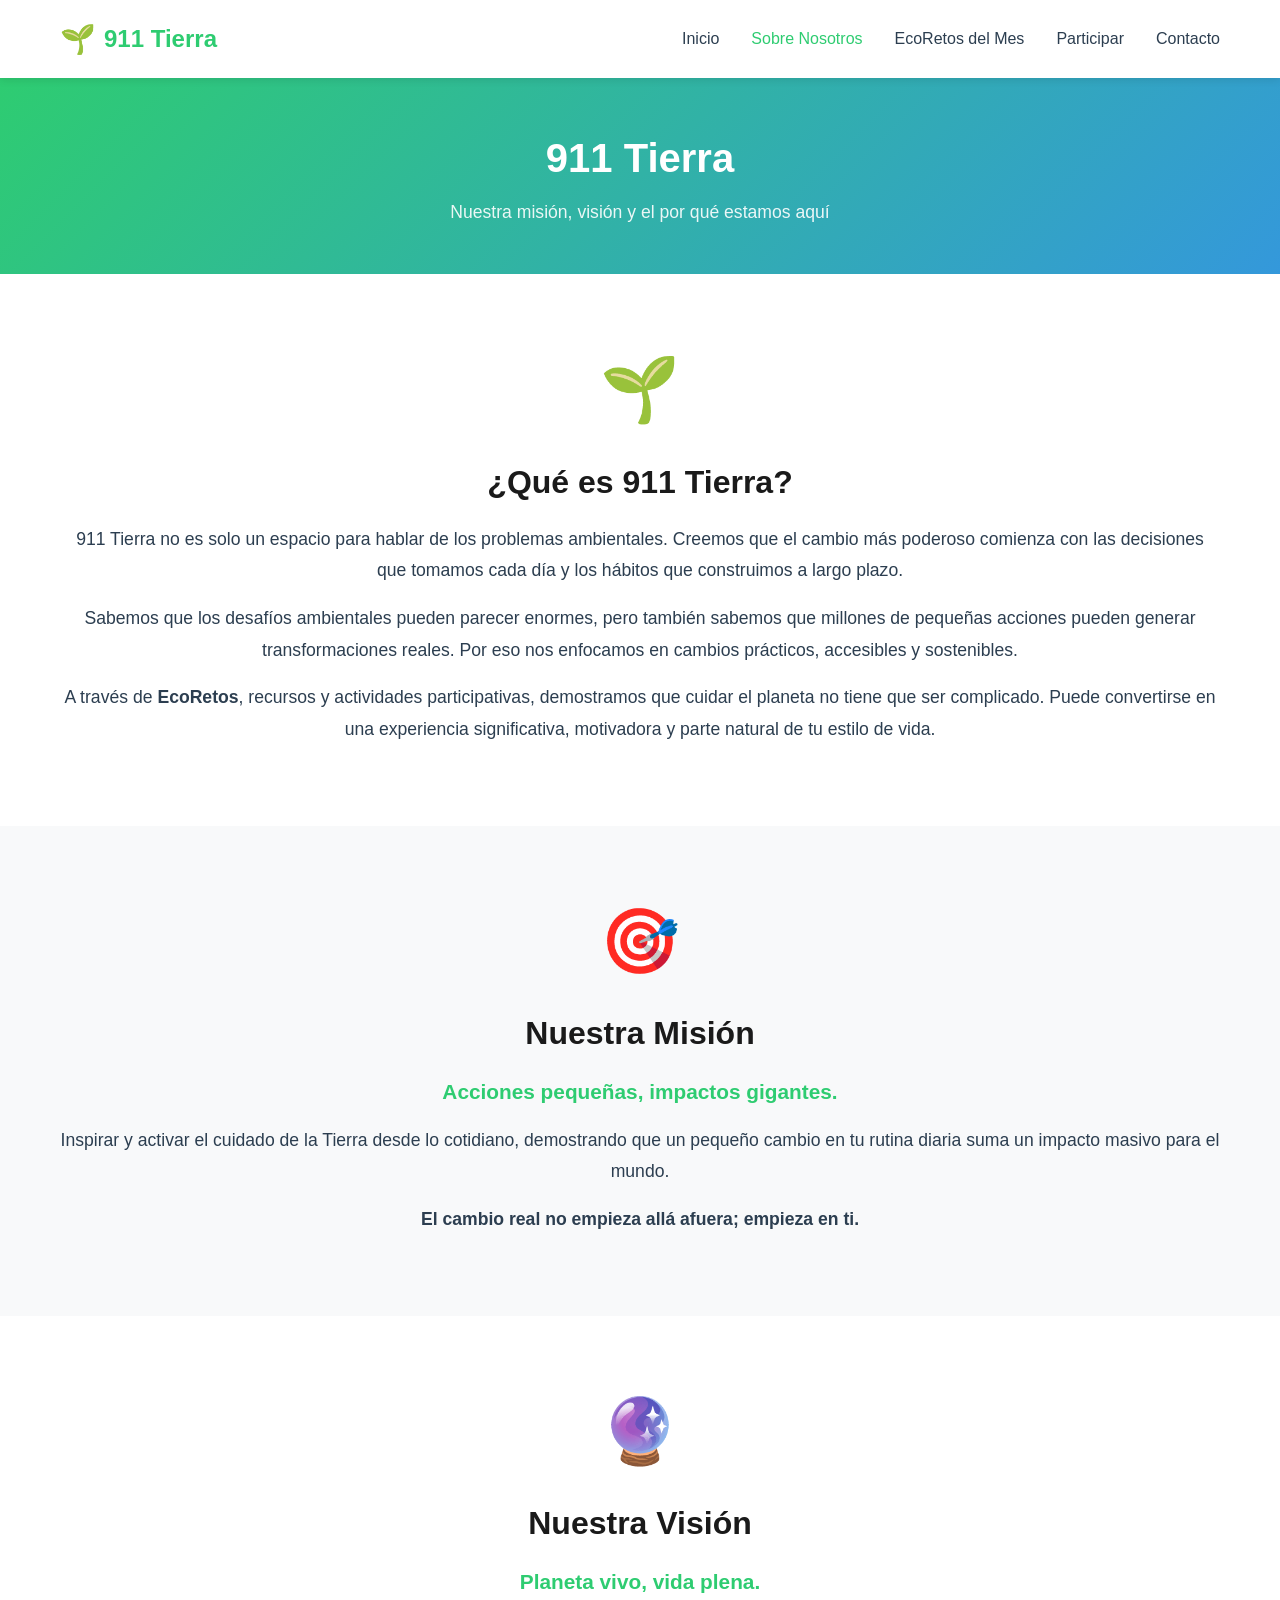
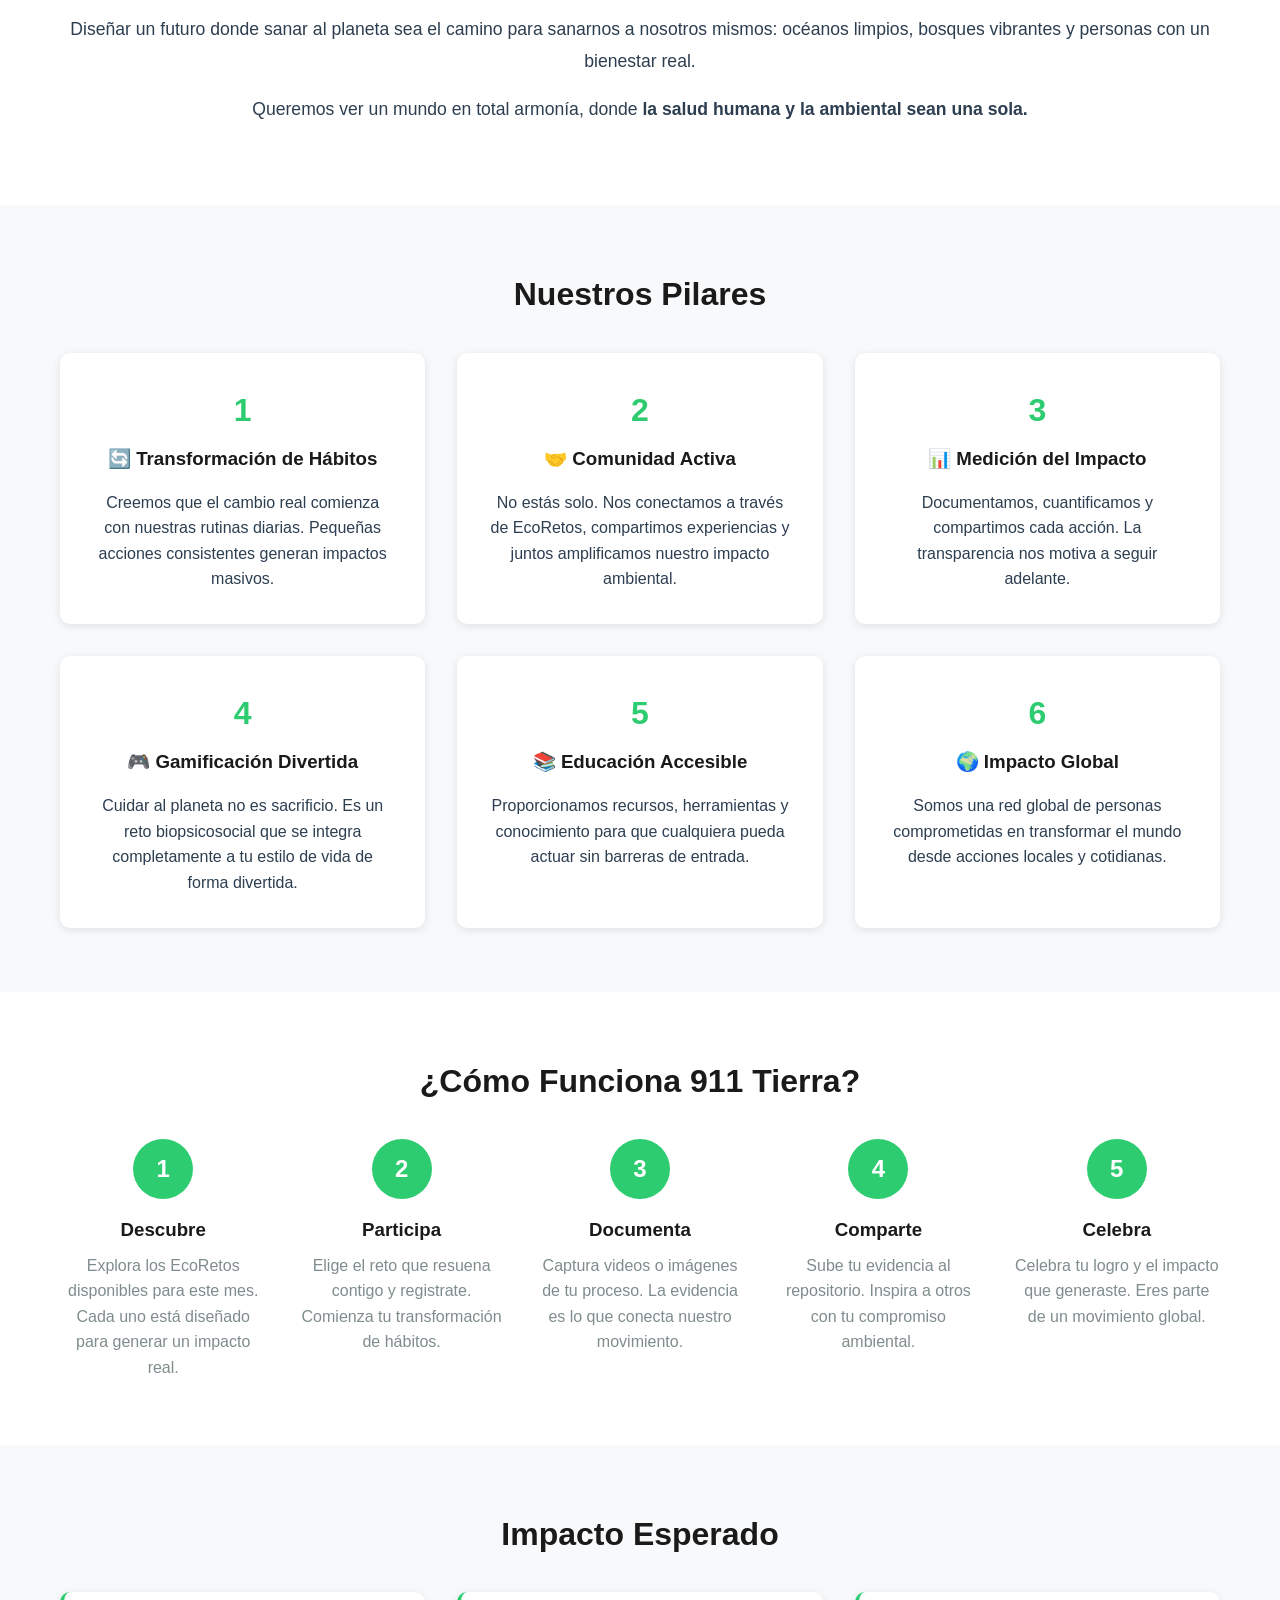
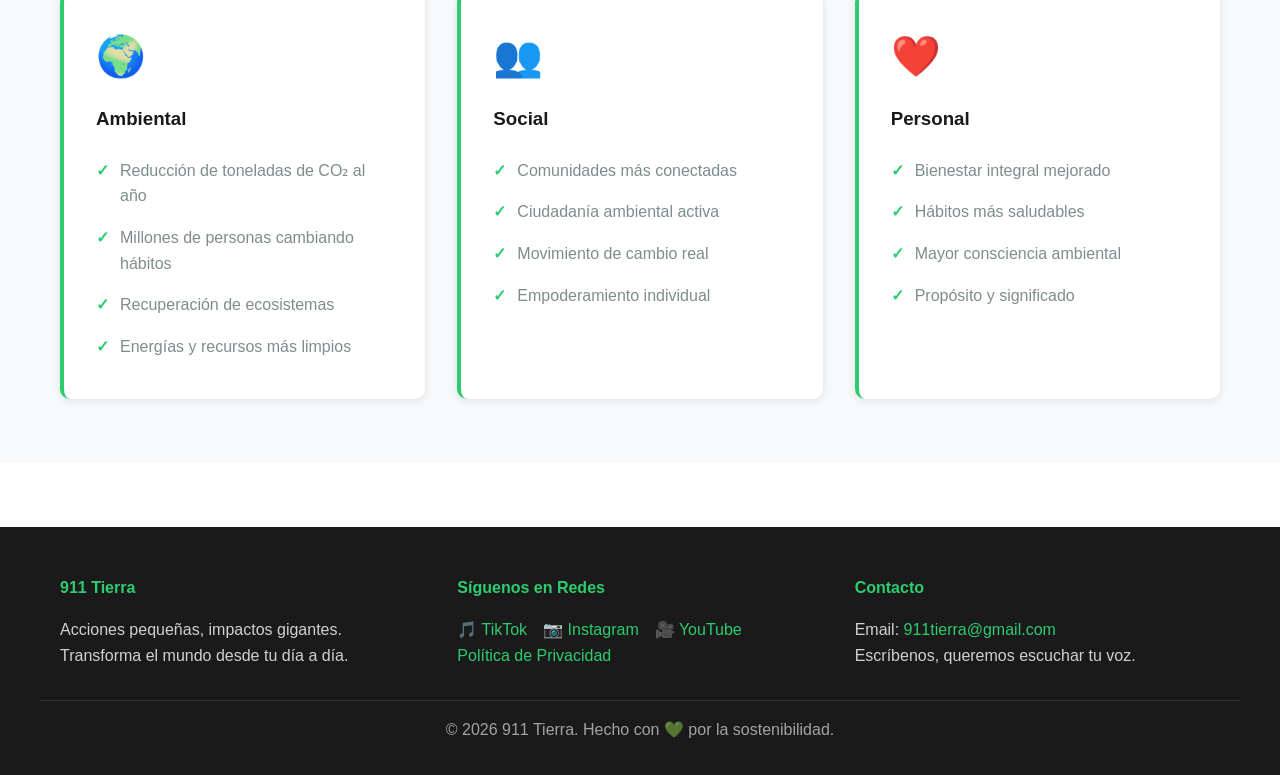
==== commit e51dc4af: "Update about.html" ====
--- a/about.html
+++ b/about.html
@@ -3,8 +3,15 @@
 <head>
     <meta charset="UTF-8">
     <meta name="viewport" content="width=device-width, initial-scale=1.0">
-    <meta name="description" content="Sobre 911 Tierra - Conocé nuestra misión, visión y cómo estamos transformando el mundo">
-    <title>911 Tierra - Sobre Nosotros</title>
+<meta name="description" content="Conoce 911 Tierra, un proyecto de educación ambiental basado en EcoRetos, sostenibilidad y transformación de hábitos para generar un impacto positivo en el planeta.">
+    <meta name="keywords" content="medio ambiente, sostenibilidad, retos ambientales, ecología, reciclaje, cambio climático, hábitos sostenibles">
+<meta name="author" content="911 Tierra">
+    <meta property="og:title" content="911 Tierra">
+<meta property="og:description" content="Acciones pequeñas, impactos gigantes.">
+<meta property="og:type" content="website">
+<meta property="og:image" content="img/logo.png">
+    <link rel="icon" href="img/favicon.png">
+<title>Sobre 911 Tierra | Misión, Visión y EcoRetos</title>
     <link rel="stylesheet" href="css/style.css">
 </head>
 <body>
@@ -46,9 +53,11 @@
             <div class="content-block">
                 <div class="icon-large">🌱</div>
                 <h2>¿Qué es 911 Tierra?</h2>
-                <p>911 Tierra no es el típico espacio para venir a quejarnos del cambio climático o solo ver noticias tristes sobre la contaminación. O sea, obvio que apoyamos el activismo y hay que involucrarse, pero aquí creemos en otra ruta: <strong>el verdadero hackeo al sistema empieza por nosotros y nuestros hábitos.</strong></p>
-                <p>Yo no te voy a dar un discurso aburrido; voy a cambiar mis propios hábitos primero y te invito a que me sigas el ritmo. Si queremos salvar el entorno, el primer paso es transformar nuestro día a día.</p>
-                <p>A través de <strong>EcoRetos</strong> y dinámicas súper interesantes, te demostramos que cuidar el planeta <strong>no es aburrido ni un sacrificio, ¡es un reto biopsicosocial divertido que se integra por completo a tu estilo de vida!</strong></p>
+               <p>911 Tierra no es solo un espacio para hablar de los problemas ambientales. Creemos que el cambio más poderoso comienza con las decisiones que tomamos cada día y los hábitos que construimos a largo plazo.</p>
+
+<p>Sabemos que los desafíos ambientales pueden parecer enormes, pero también sabemos que millones de pequeñas acciones pueden generar transformaciones reales. Por eso nos enfocamos en cambios prácticos, accesibles y sostenibles.</p>
+
+<p>A través de <strong>EcoRetos</strong>, recursos y actividades participativas, demostramos que cuidar el planeta no tiene que ser complicado. Puede convertirse en una experiencia significativa, motivadora y parte natural de tu estilo de vida.</p>
             </div>
         </div>
     </section>
@@ -125,28 +134,28 @@
             <div class="how-it-works">
                 <div class="step">
                     <div class="step-number">1</div>
-                    <h3>Descubrí</h3>
-                    <p>Explorá los EcoRetos disponibles para este mes. Cada uno está diseñado para generar un impacto real.</p>
+                    <h3>Descubre</h3>
+                    <p>Explora los EcoRetos disponibles para este mes. Cada uno está diseñado para generar un impacto real.</p>
                 </div>
                 <div class="step">
                     <div class="step-number">2</div>
-                    <h3>Participá</h3>
-                    <p>Elige el reto que resuena con vos y registrate. Comenzá tu transformación de hábitos.</p>
+                    <h3>Participa</h3>
+                    <p>Elige el reto que resuena contigo y registrate. Comienza tu transformación de hábitos.</p>
                 </div>
                 <div class="step">
                     <div class="step-number">3</div>
-                    <h3>Documentá</h3>
-                    <p>Capturá videos o imágenes de tu proceso. La evidencia es lo que conecta nuestro movimiento.</p>
+                    <h3>Documenta</h3>
+                    <p>Captura videos o imágenes de tu proceso. La evidencia es lo que conecta nuestro movimiento.</p>
                 </div>
                 <div class="step">
                     <div class="step-number">4</div>
-                    <h3>Compartí</h3>
-                    <p>Subí tu evidencia al repositorio. Inspirá a otros con tu compromiso ambiental.</p>
+                    <h3>Comparte</h3>
+                    <p>Sube tu evidencia al repositorio. Inspira a otros con tu compromiso ambiental.</p>
                 </div>
                 <div class="step">
                     <div class="step-number">5</div>
-                    <h3>Celebrá</h3>
-                    <p>Celebrá tu logro y el impacto que generaste. Sos parte de un movimiento global.</p>
+                    <h3>Celebra</h3>
+                    <p>Celebra tu logro y el impacto que generaste. Eres parte de un movimiento global.</p>
                 </div>
             </div>
         </div>
@@ -196,7 +205,7 @@
         <div class="footer-container">
             <div class="footer-section">
                 <h4>911 Tierra</h4>
-                <p>Acciones pequeñas, impactos gigantes. Transformá el mundo desde tu día a día.</p>
+                <p>Acciones pequeñas, impactos gigantes. Transforma el mundo desde tu día a día.</p>
             </div>
             <div class="footer-section">
                 <h4>Síguenos en Redes</h4>
@@ -205,15 +214,16 @@
                     <a href="https://www.instagram.com/tierra_911?igsh=MXZwaDY0b2NueWYwaA==" target="_blank" title="Instagram">📷 Instagram</a>
                     <a href="https://youtube.com/@911tierra2?si=7yGDqjPe3lNmE2c7" target="_blank" title="YouTube">🎥 YouTube</a>
                 </div>
+                <p><a href="privacy.html">Política de Privacidad</a></p>
             </div>
             <div class="footer-section">
                 <h4>Contacto</h4>
                 <p>Email: <a href="mailto:911tierra@gmail.com">911tierra@gmail.com</a></p>
-                <p>Escribinos, queremos escuchar tu voz.</p>
+                <p>Escríbenos, queremos escuchar tu voz.</p>
             </div>
         </div>
         <div class="footer-bottom">
-            <p>&copy; 2024 911 Tierra. Hecho con 💚 por la sostenibilidad.</p>
+            <p>&copy; 2026 911 Tierra. Hecho con 💚 por la sostenibilidad.</p>
         </div>
     </footer>
 
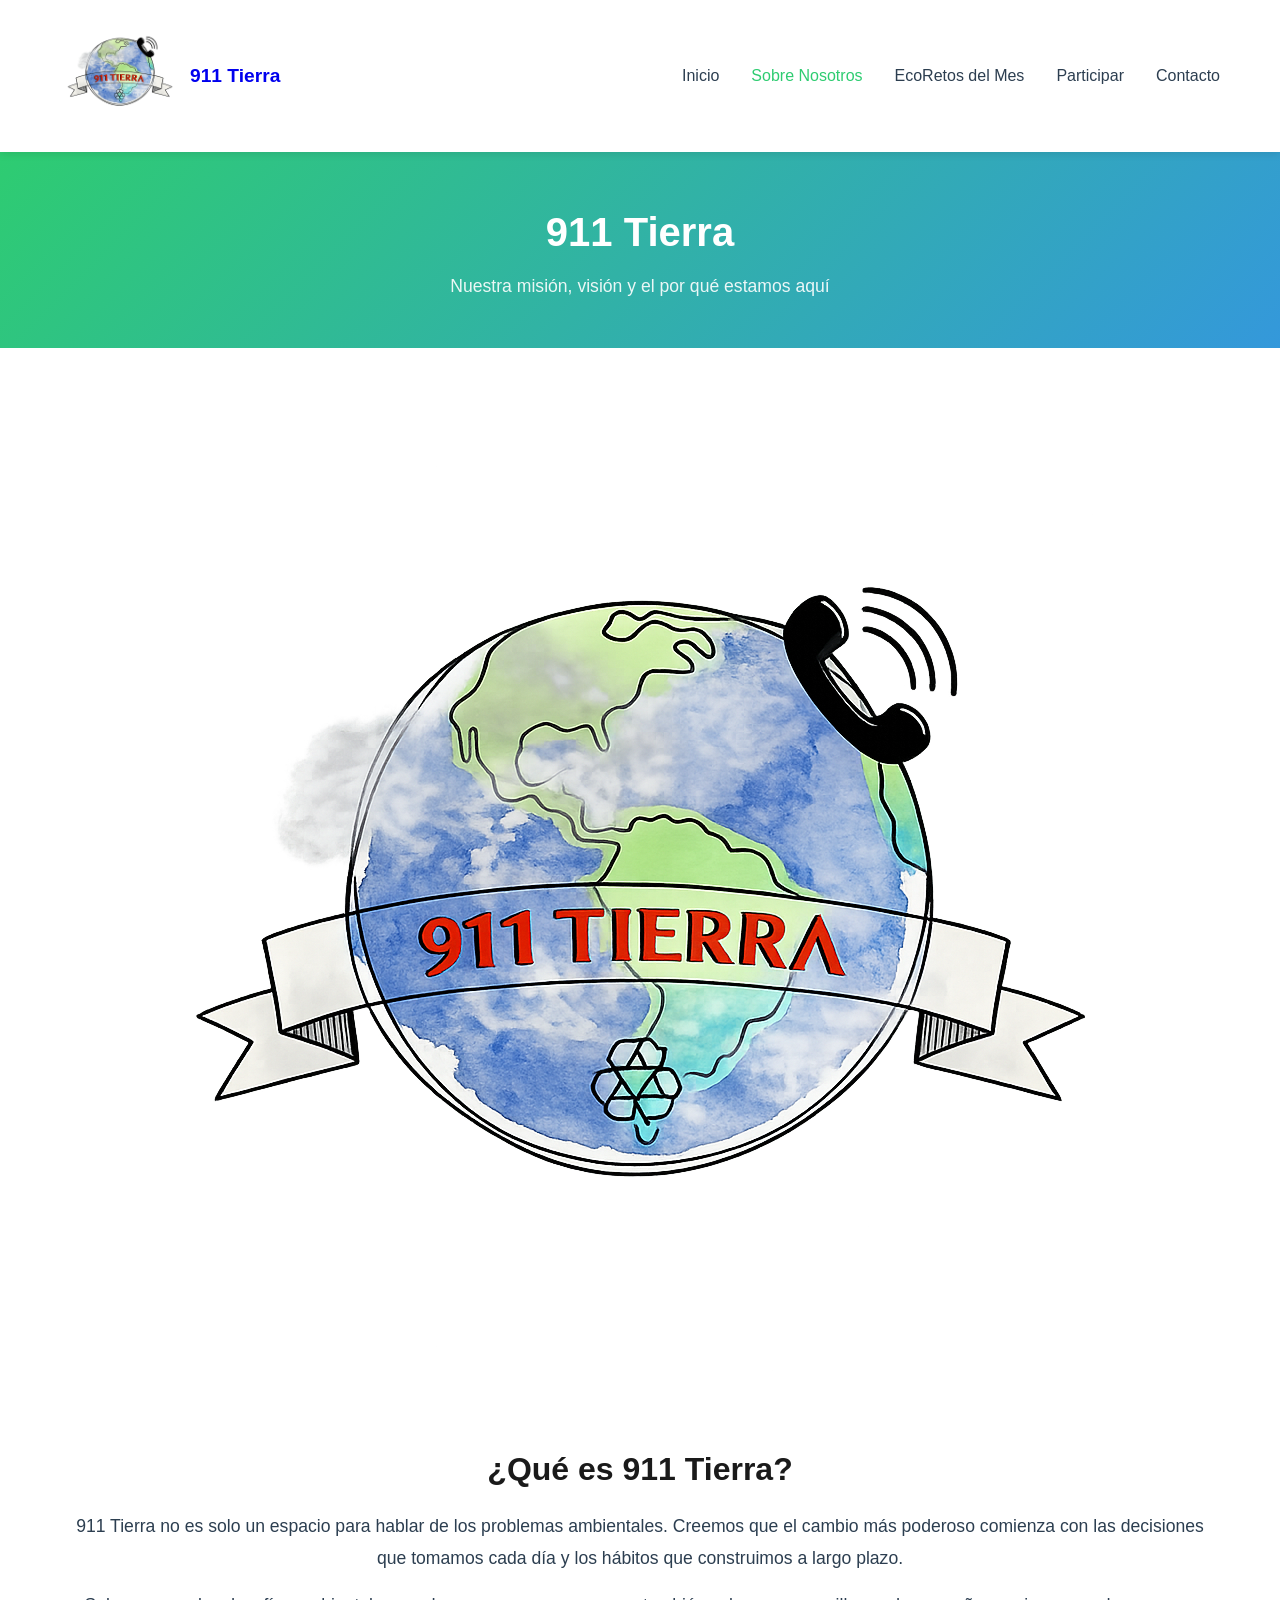
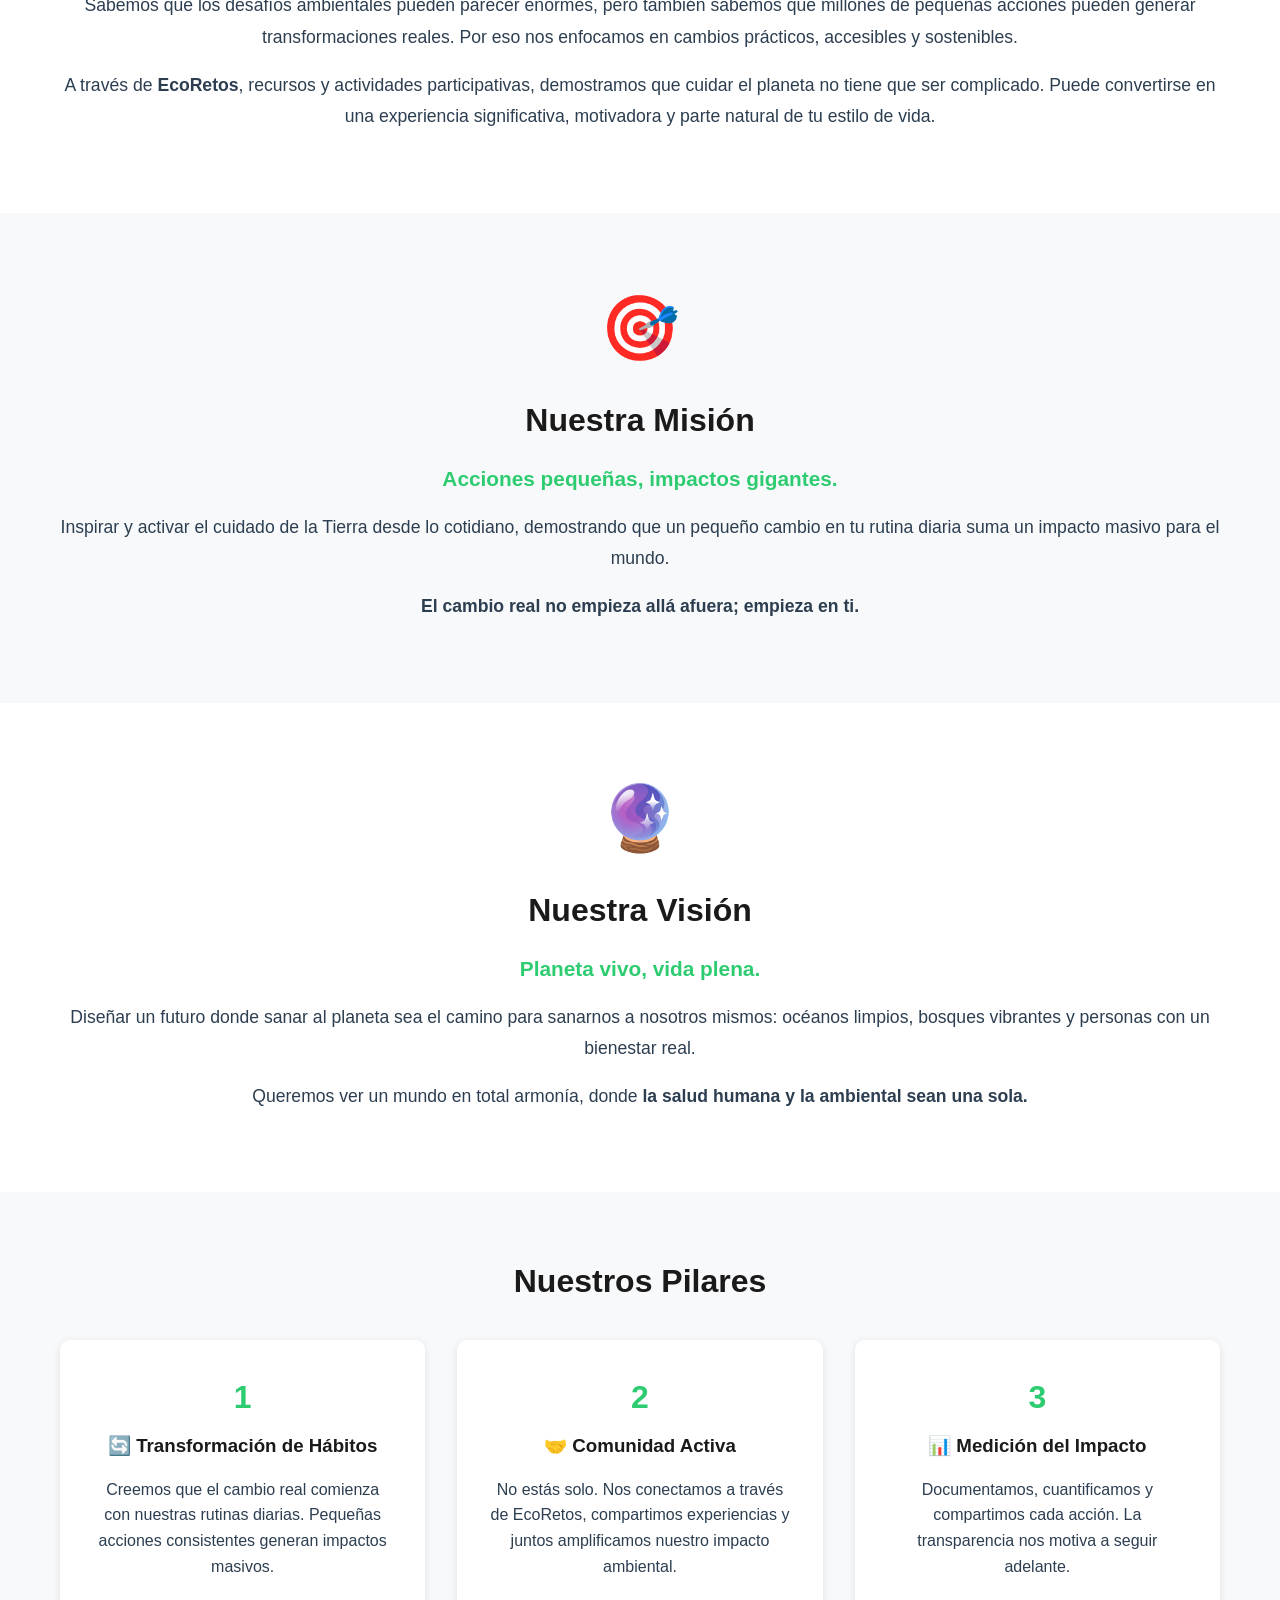
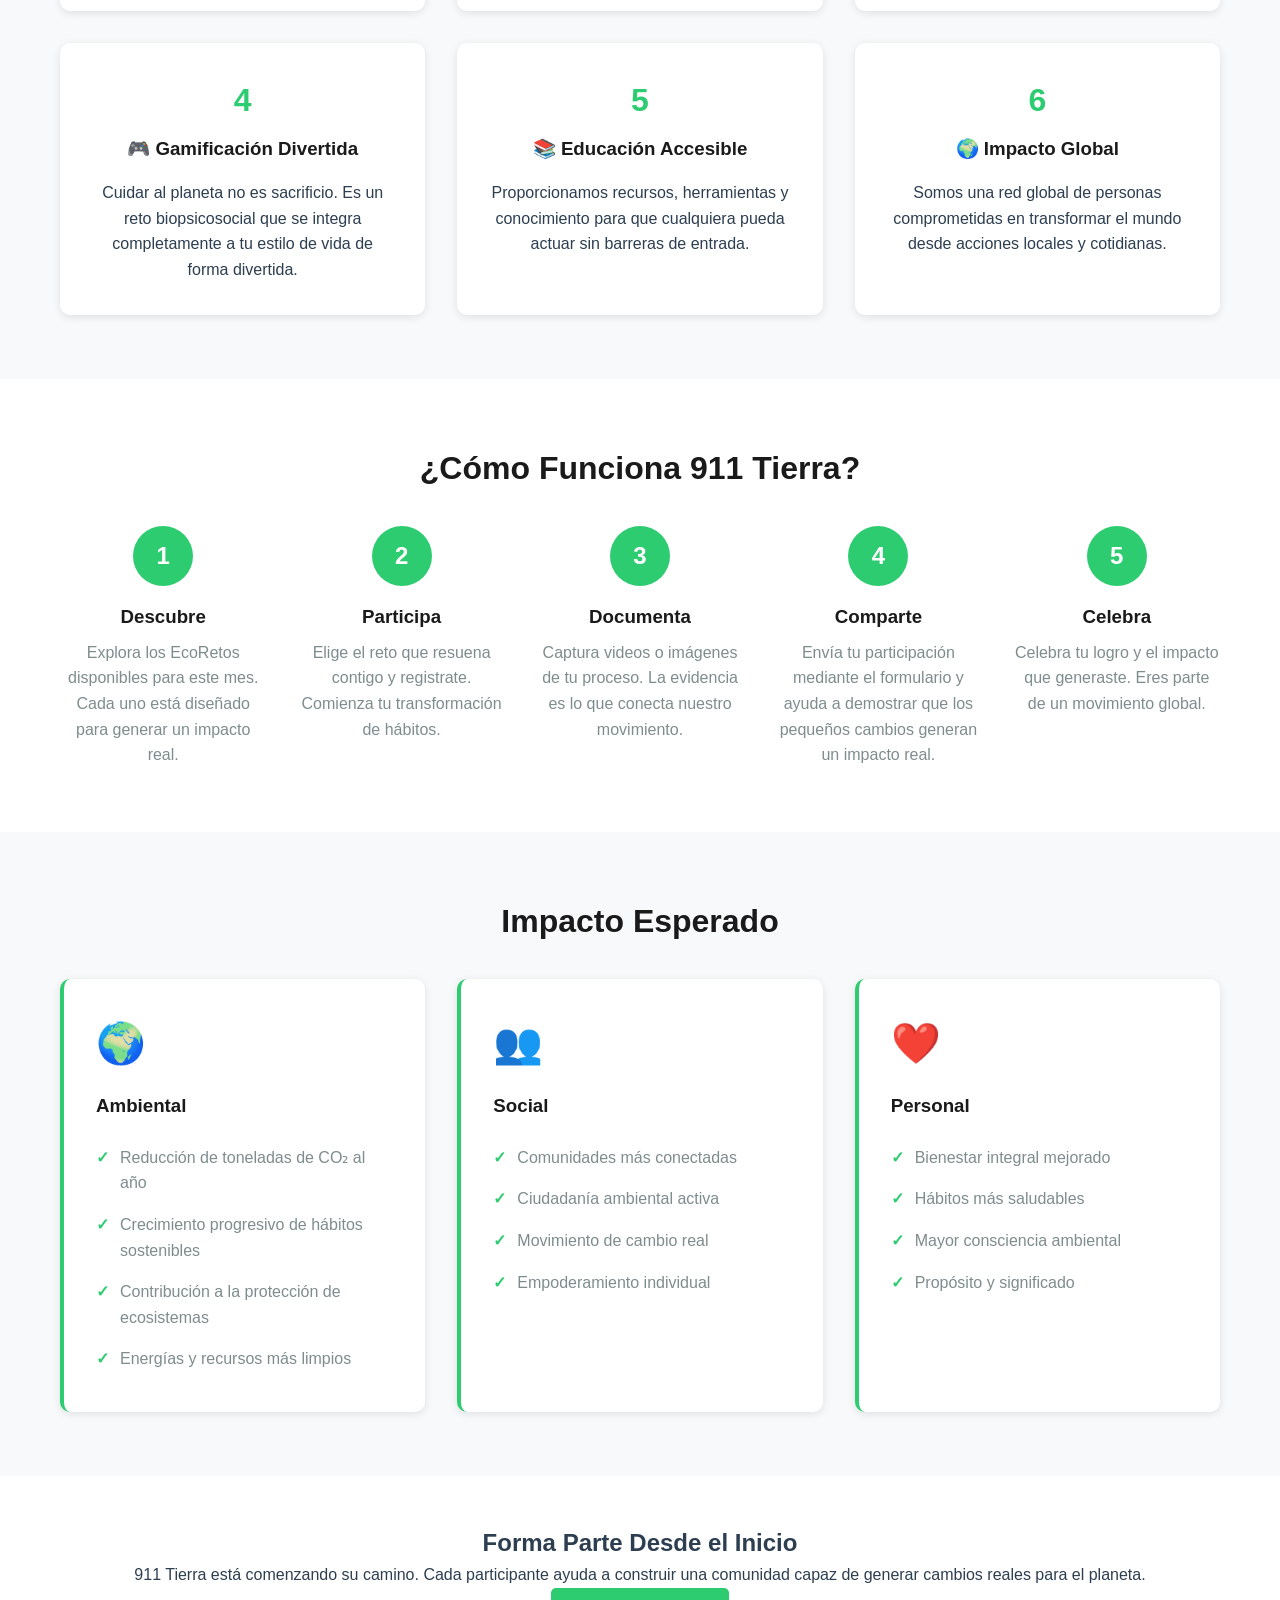
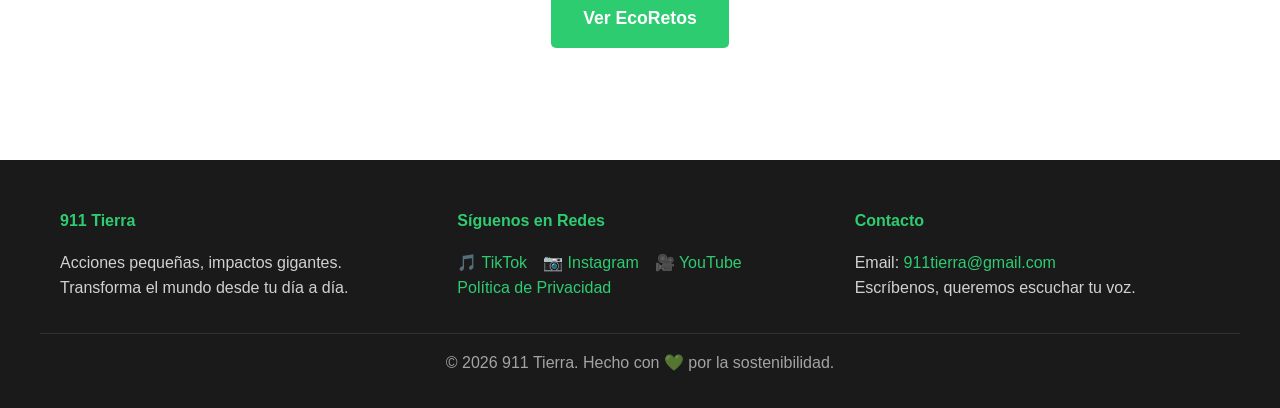
==== commit 7593f390: "Update about.html" ====
--- a/about.html
+++ b/about.html
@@ -9,7 +9,8 @@
     <meta property="og:title" content="911 Tierra">
 <meta property="og:description" content="Acciones pequeñas, impactos gigantes.">
 <meta property="og:type" content="website">
-<meta property="og:image" content="img/logo.png">
+<meta property="og:image" content="img/favicon.png">
+    <meta name="robots" content="index, follow">
     <link rel="icon" href="img/favicon.png">
 <title>Sobre 911 Tierra | Misión, Visión y EcoRetos</title>
     <link rel="stylesheet" href="css/style.css">
@@ -19,11 +20,11 @@
     <nav class="navbar">
         <div class="navbar-container">
             <div class="navbar-logo">
-                <a href="index.html">
-                    <span class="logo-icon">🌱</span>
-                    <span class="logo-text">911 Tierra</span>
-                </a>
-            </div>
+    <a href="index.html">
+        <img src="img/favicon.png" alt="Logo 911 Tierra" class="logo-img">
+        <span class="logo-text">911 Tierra</span>
+    </a>
+</div>
             <div class="menu-toggle" id="mobileMenuToggle">
                 <span></span>
                 <span></span>
@@ -51,7 +52,9 @@
     <section class="section">
         <div class="container">
             <div class="content-block">
-                <div class="icon-large">🌱</div>
+<div class="about-logo">
+    <img src="img/favicon.png" alt="911 Tierra">
+</div>
                 <h2>¿Qué es 911 Tierra?</h2>
                <p>911 Tierra no es solo un espacio para hablar de los problemas ambientales. Creemos que el cambio más poderoso comienza con las decisiones que tomamos cada día y los hábitos que construimos a largo plazo.</p>
 
@@ -149,8 +152,8 @@
                 </div>
                 <div class="step">
                     <div class="step-number">4</div>
-                    <h3>Comparte</h3>
-                    <p>Sube tu evidencia al repositorio. Inspira a otros con tu compromiso ambiental.</p>
+<h3>Comparte</h3>
+<p>Envía tu participación mediante el formulario y ayuda a demostrar que los pequeños cambios generan un impacto real.</p>
                 </div>
                 <div class="step">
                     <div class="step-number">5</div>
@@ -171,8 +174,8 @@
                     <h3>Ambiental</h3>
                     <ul>
                         <li>Reducción de toneladas de CO₂ al año</li>
-                        <li>Millones de personas cambiando hábitos</li>
-                        <li>Recuperación de ecosistemas</li>
+      <li>Crecimiento progresivo de hábitos sostenibles</li>
+        <li>Contribución a la protección de ecosistemas</li>
                         <li>Energías y recursos más limpios</li>
                     </ul>
                 </div>
@@ -200,6 +203,18 @@
         </div>
     </section>
 
+<section class="cta">
+    <div class="container">
+        <h2>Forma Parte Desde el Inicio</h2>
+        <p>
+            911 Tierra está comenzando su camino. Cada participante ayuda a construir una comunidad capaz de generar cambios reales para el planeta.
+        </p>
+        <a href="challenge.html" class="btn btn-primary btn-large">
+            Ver EcoRetos
+        </a>
+    </div>
+</section>
+    
     <!-- Footer -->
     <footer class="footer">
         <div class="footer-container">
--- a/css/style.css
+++ b/css/style.css
@@ -54,13 +54,24 @@
 }
 
 .navbar-logo a {
-  display: flex;
-  align-items: center;
-  gap: 0.5rem;
-  text-decoration: none;
-  font-weight: bold;
-  font-size: 1.5rem;
-  color: var(--primary-color);
+    display: flex;
+    align-items: center;
+    gap: 10px;
+    text-decoration: none;
+}
+
+.logo-img {
+    width: 120px !important;
+    height: 120px !important;
+    max-width: 120px;
+    max-height: 120px;
+    object-fit: contain;
+    display: block;
+}
+
+.logo-text {
+    font-weight: bold;
+    font-size: 1.2rem;
 }
 
 .logo-icon {
@@ -180,8 +191,16 @@
   grid-template-columns: 1fr 1fr;
   gap: 2rem;
   align-items: center;
+  justify-items: center;
+  text-align: center;
   padding: 4rem 0;
   min-height: 500px;
+}
+
+.hero-content {
+  display: flex;
+  flex-direction: column;
+  align-items: center;
 }
 
 .hero-content h1 {
@@ -198,18 +217,27 @@
 
 .hero-buttons {
   display: flex;
+  justify-content: center;
   gap: 1rem;
 }
 
-.hero-image {
-  display: flex;
-  justify-content: center;
-  align-items: center;
+.hero-image img {
+    width: 480px !important;
+    height: 480px !important;
+    max-width: 480px;
+    max-height: 480px;
+    object-fit: contain;
+    display: block;
 }
 
 .hero-placeholder {
   font-size: 8rem;
   animation: bounce 2s infinite;
+}
+
+.hero-logo {
+    width: 120px;
+    height: 120px;
 }
 
 @keyframes bounce {
@@ -998,6 +1026,7 @@
 
 /* ==================== CTA SECTION ==================== */
 .cta {
+  text-align: center;
   padding: 3rem 0;
 }
 
@@ -1212,3 +1241,29 @@
     font-size: 1.8rem;
   }
 }
+
+/* ==================== YOUTUBE SHORT ==================== */
+
+.video-section {
+  padding: 3rem 0;
+  text-align: center;
+}
+
+.video-section h2 {
+  margin-bottom: 2rem;
+}
+
+.short-container {
+  width: 450px;
+  height: 800px;
+  margin: 0 auto;
+  overflow: hidden;
+  border-radius: 15px;
+  box-shadow: var(--shadow-lg);
+}
+
+.short-container iframe {
+  width: 100%;
+  height: 100%;
+  border: 0;
+}
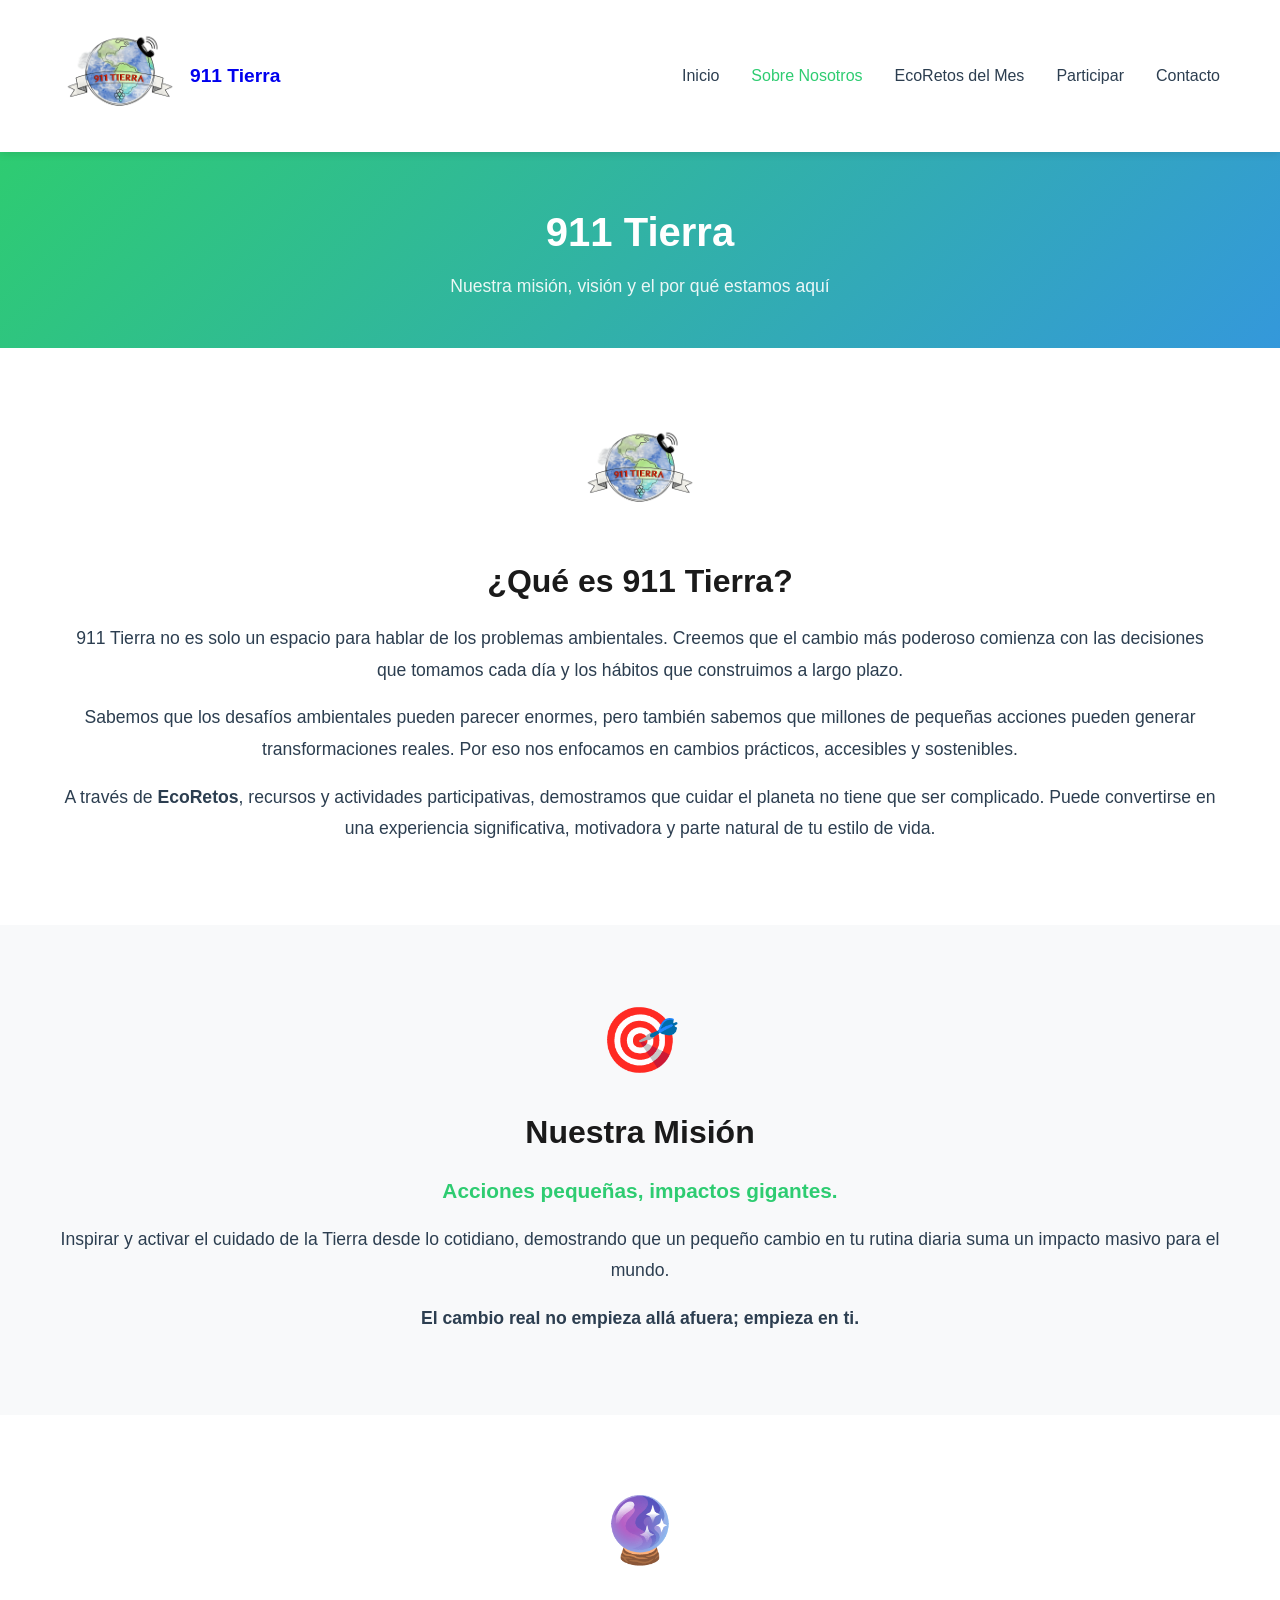
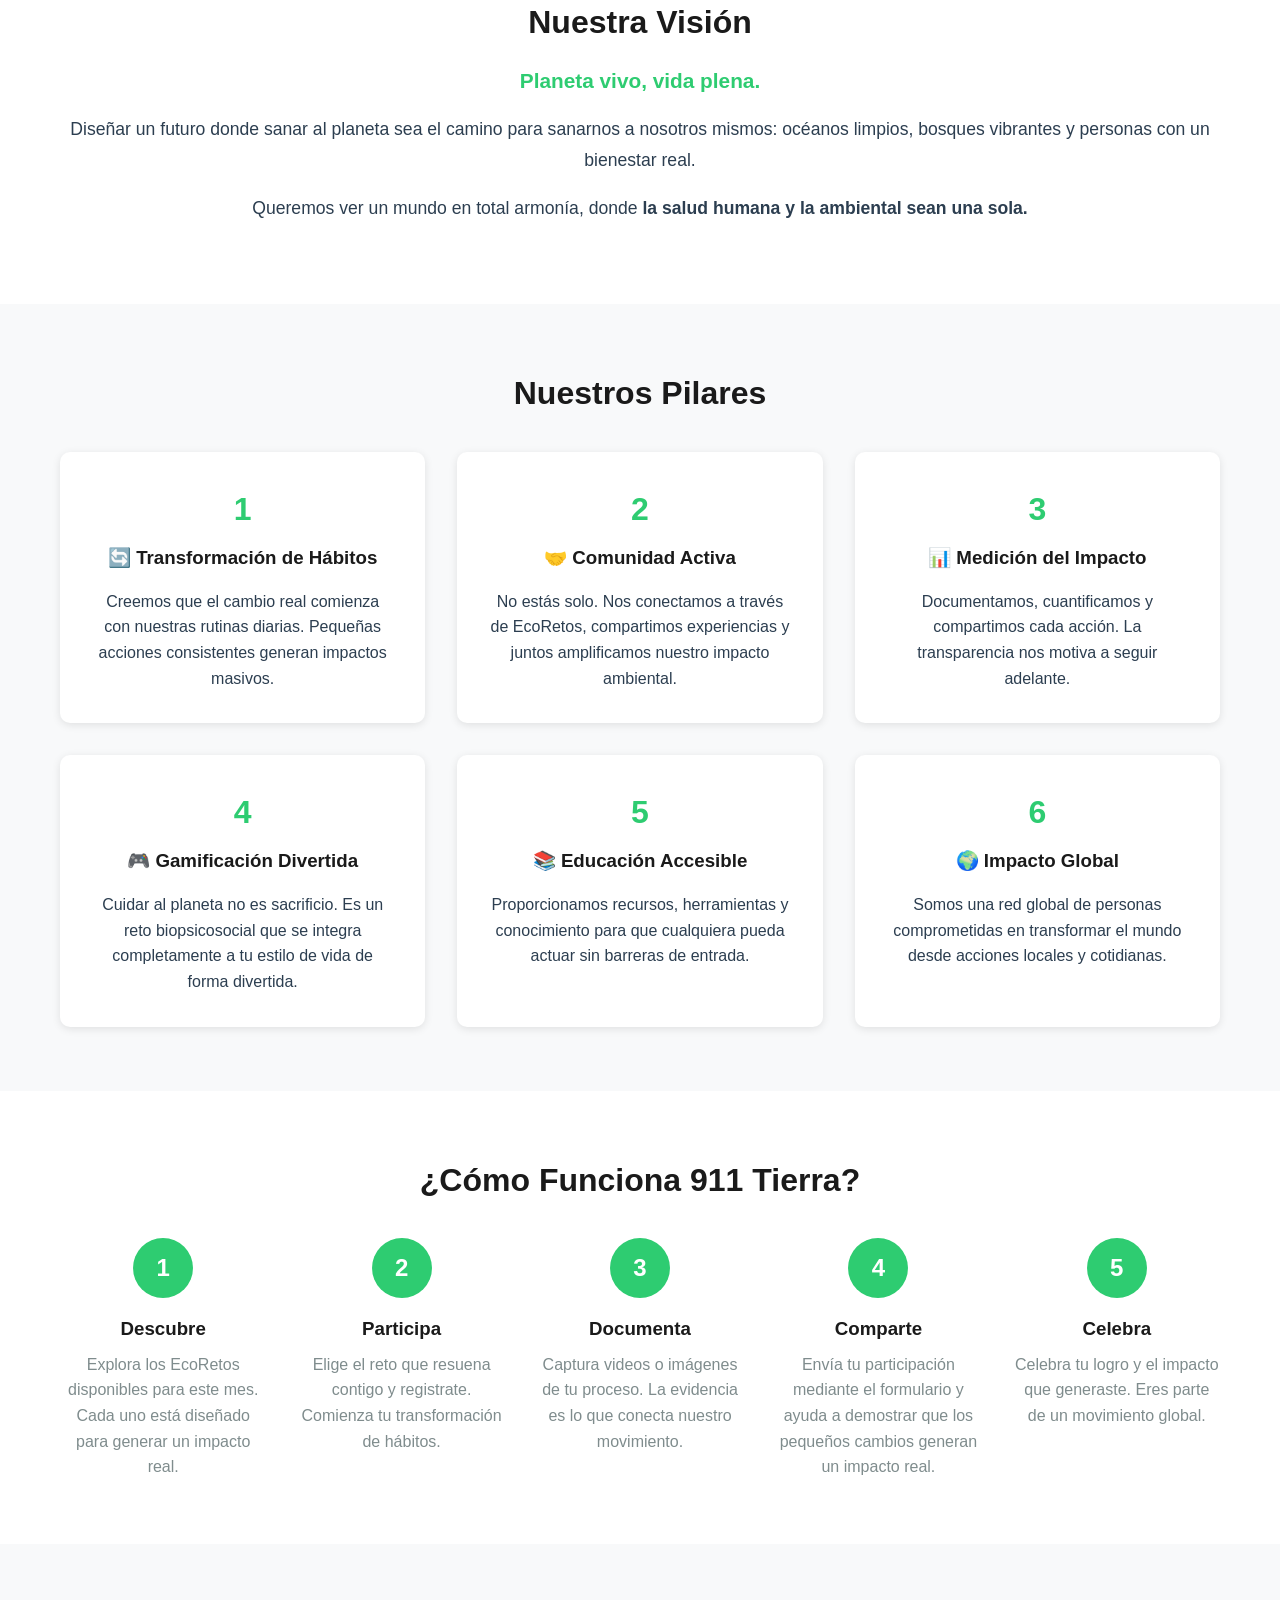
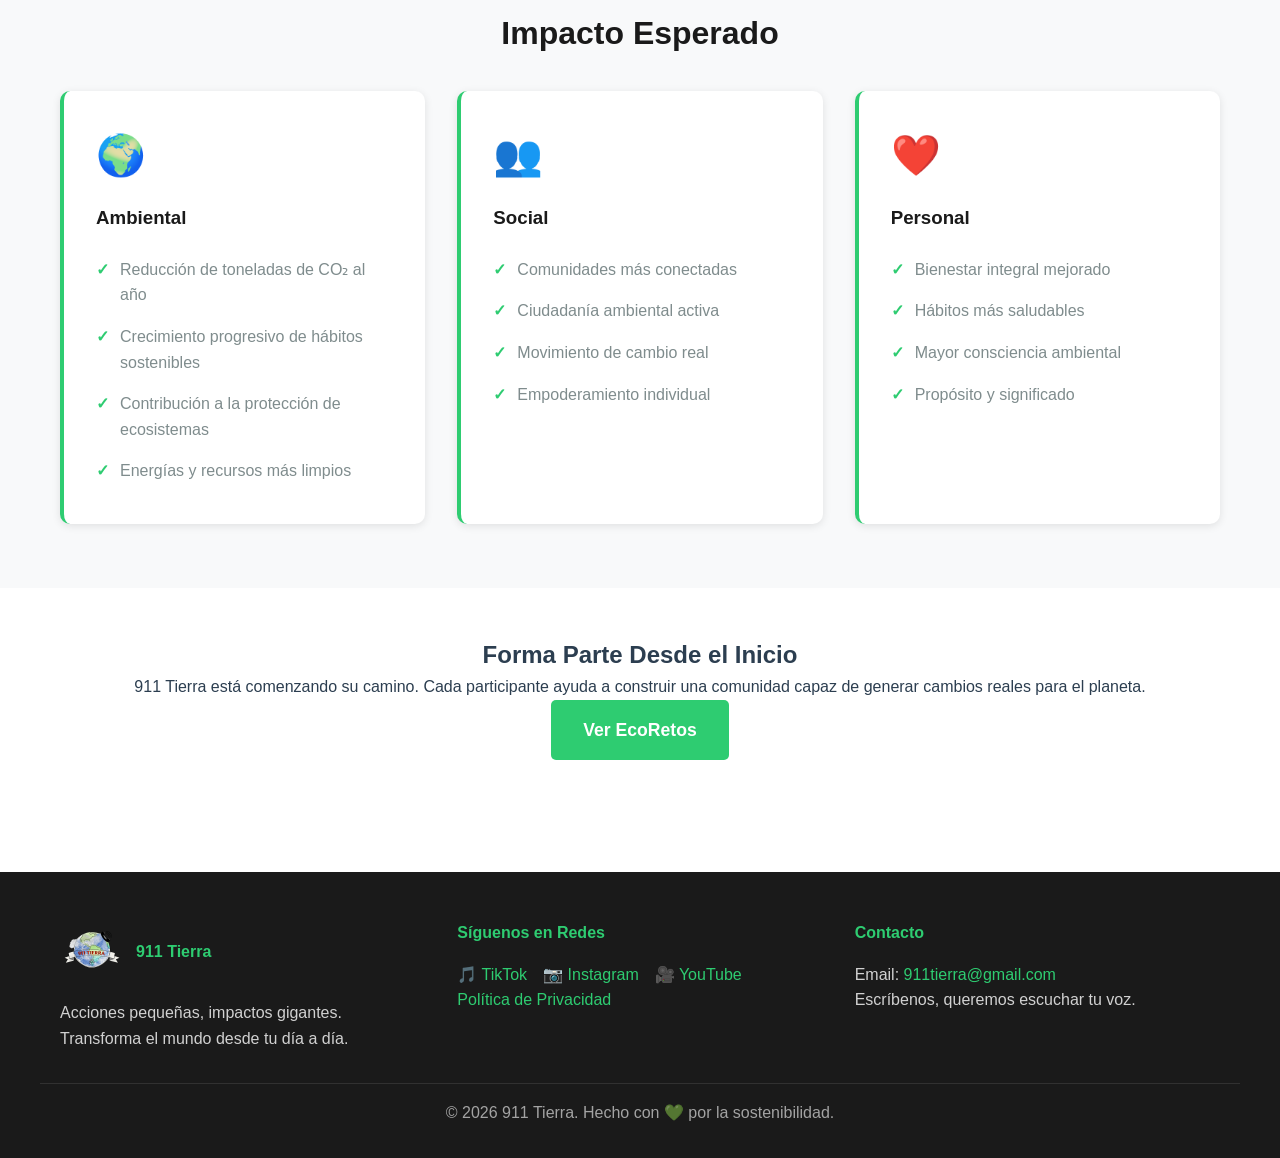
==== commit 3a27fce0: "Update about.html" ====
--- a/about.html
+++ b/about.html
@@ -219,9 +219,12 @@
     <footer class="footer">
         <div class="footer-container">
             <div class="footer-section">
-                <h4>911 Tierra</h4>
-                <p>Acciones pequeñas, impactos gigantes. Transforma el mundo desde tu día a día.</p>
-            </div>
+    <h4>
+        <img src="img/favicon.png" alt="911 Tierra" class="footer-logo">
+        911 Tierra
+    </h4>
+    <p>Acciones pequeñas, impactos gigantes. Transforma el mundo desde tu día a día.</p>
+</div>
             <div class="footer-section">
                 <h4>Síguenos en Redes</h4>
                 <div class="social-links">
--- a/css/style.css
+++ b/css/style.css
@@ -1267,3 +1267,220 @@
   height: 100%;
   border: 0;
 }
+
+.about-logo img{
+    width:120px;
+    height:auto;
+    margin-bottom:1rem;
+}
+
+
+/* ==================== CHALLENGE PAGE ==================== */
+
+.challenge-details {
+    display: flex;
+    justify-content: center;
+    flex-wrap: wrap;
+    gap: 1rem;
+    margin: 2rem 0;
+}
+
+.detail-item {
+    background: #f5f5f5;
+    padding: 0.8rem 1.2rem;
+    border-radius: 10px;
+    font-size: 0.95rem;
+}
+
+.participate-steps {
+    display: grid;
+    grid-template-columns: repeat(auto-fit, minmax(220px, 1fr));
+    gap: 1.5rem;
+    margin-top: 2rem;
+}
+
+.step-card {
+    background: white;
+    padding: 2rem;
+    border-radius: 15px;
+    text-align: center;
+    box-shadow: 0 4px 15px rgba(0,0,0,0.08);
+}
+
+.step-card h3 {
+    margin: 1rem 0;
+}
+
+.step-circle {
+    width: 55px;
+    height: 55px;
+    background: #2e7d32;
+    color: white;
+    border-radius: 50%;
+    margin: 0 auto;
+    font-weight: bold;
+    font-size: 1.3rem;
+    display: flex;
+    align-items: center;
+    justify-content: center;
+}
+
+.cta-box {
+    background: linear-gradient(135deg, #2e7d32, #43a047);
+    color: white;
+    padding: 3rem;
+    border-radius: 20px;
+    text-align: center;
+}
+
+.cta-box h2 {
+    color: white;
+    margin-bottom: 1rem;
+}
+
+.cta-box p {
+    max-width: 700px;
+    margin: 0 auto 2rem auto;
+}
+
+.cta-box .btn {
+    background: white;
+    color: #2e7d32;
+}
+
+.cta-box .btn:hover {
+    transform: translateY(-2px);
+}
+
+/* ==================== LOGO ==================== */
+
+.logo-link {
+    display: flex;
+    align-items: center;
+    gap: 10px;
+    text-decoration: none;
+}
+
+/* ==================== CHALLENGE DETAILS ==================== */
+
+.challenge-details {
+    display: flex;
+    justify-content: center;
+    gap: 1rem;
+    flex-wrap: wrap;
+    margin: 2rem 0;
+}
+
+.detail-item {
+    background: rgba(255,255,255,0.15);
+    padding: 0.8rem 1rem;
+    border-radius: 8px;
+    font-size: 0.95rem;
+}
+
+/* ==================== PARTICIPAR ==================== */
+
+.participate-steps {
+    display: grid;
+    grid-template-columns: repeat(auto-fit, minmax(220px, 1fr));
+    gap: 2rem;
+}
+
+.step-card {
+    background: white;
+    padding: 2rem;
+    border-radius: 10px;
+    box-shadow: var(--shadow);
+    text-align: center;
+    transition: 0.3s;
+}
+
+.step-card:hover {
+    transform: translateY(-5px);
+    box-shadow: var(--shadow-lg);
+}
+
+.step-circle {
+    width: 50px;
+    height: 50px;
+    margin: 0 auto 1rem;
+    border-radius: 50%;
+    background: var(--primary-color);
+    color: white;
+    font-weight: bold;
+    display: flex;
+    align-items: center;
+    justify-content: center;
+}
+
+/* ==================== CTA BOX ==================== */
+
+.cta-box {
+    background: linear-gradient(
+        135deg,
+        var(--primary-color),
+        var(--primary-dark)
+    );
+    color: white;
+    padding: 3rem;
+    border-radius: 12px;
+    text-align: center;
+}
+
+.cta-box h2 {
+    color: white;
+    margin-bottom: 1rem;
+}
+
+.cta-box p {
+    margin-bottom: 2rem;
+    opacity: 0.95;
+}
+
+.logo-text {
+    font-weight: 700;
+    font-size: 1.2rem;
+}
+
+.footer-logo {
+    width: 64px !important;
+    height: 64px !important;
+    max-width: 64px;
+    max-height: 64px;
+    object-fit: contain;
+    display: block;
+}
+
+.footer-section h4 {
+    display: flex;
+    align-items: center;
+    gap: 12px;
+}
+
+.challenge-icon img {
+    width: 90px;
+    height: 90px;
+    object-fit: contain;
+}
+
+.google-form-container {
+
+    background: white;
+
+    border-radius: 16px;
+
+    overflow: hidden;
+
+    box-shadow: 0 4px 15px rgba(0,0,0,0.08);
+
+    margin-top: 2rem;
+
+}
+
+.google-form-container iframe {
+
+    width: 100%;
+
+    border: none;
+
+}
